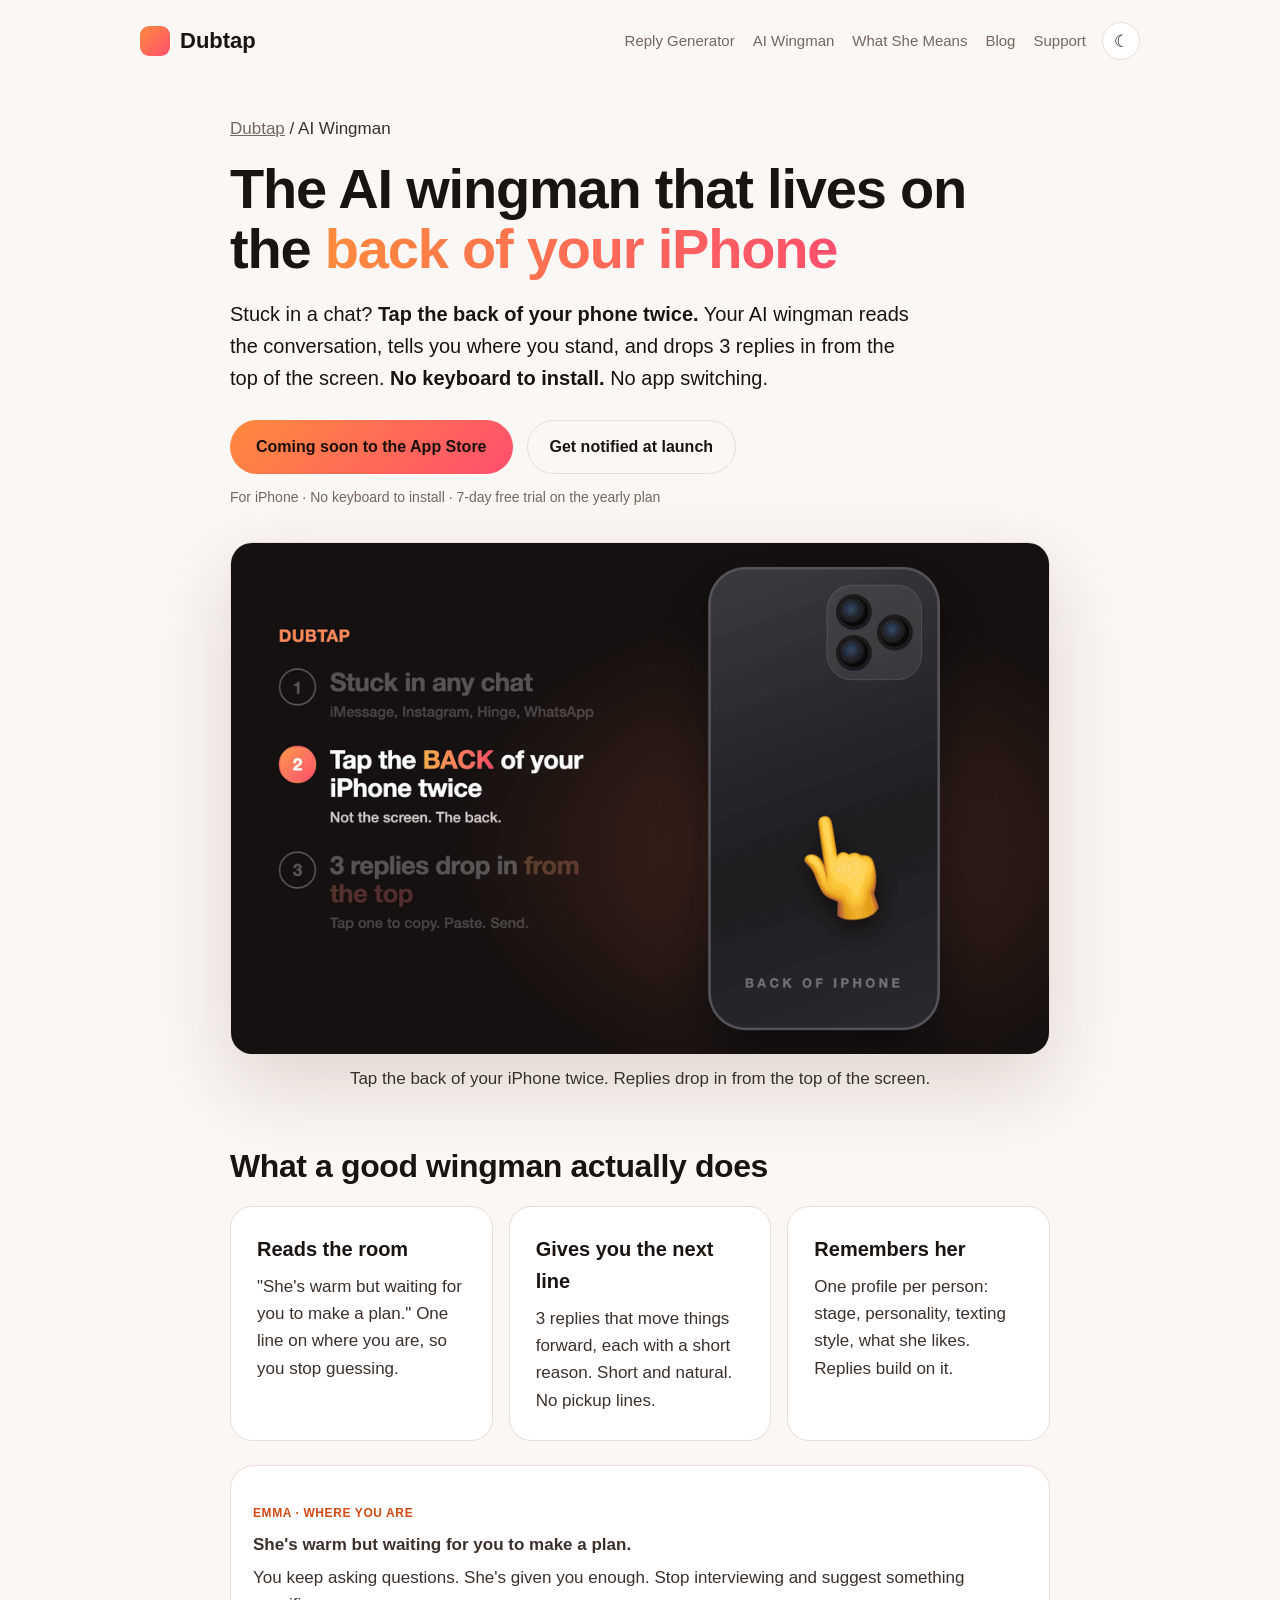
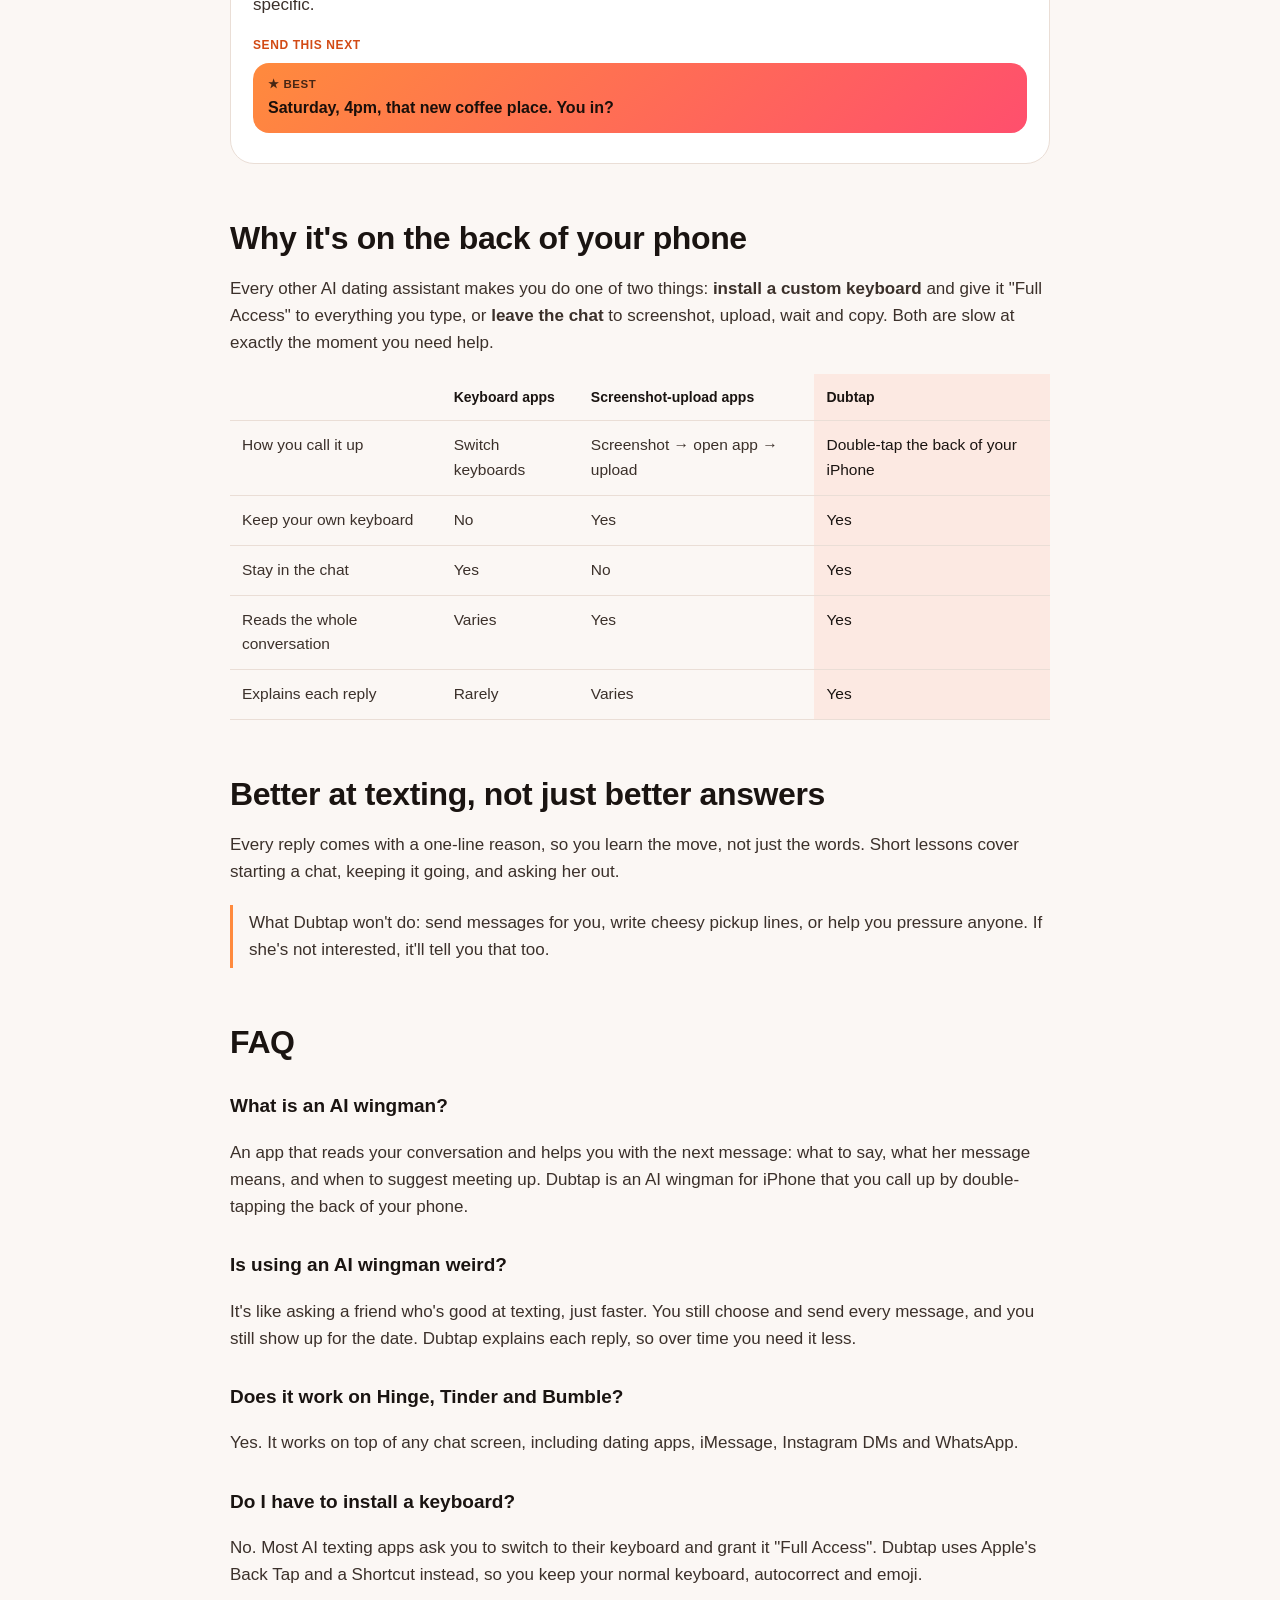
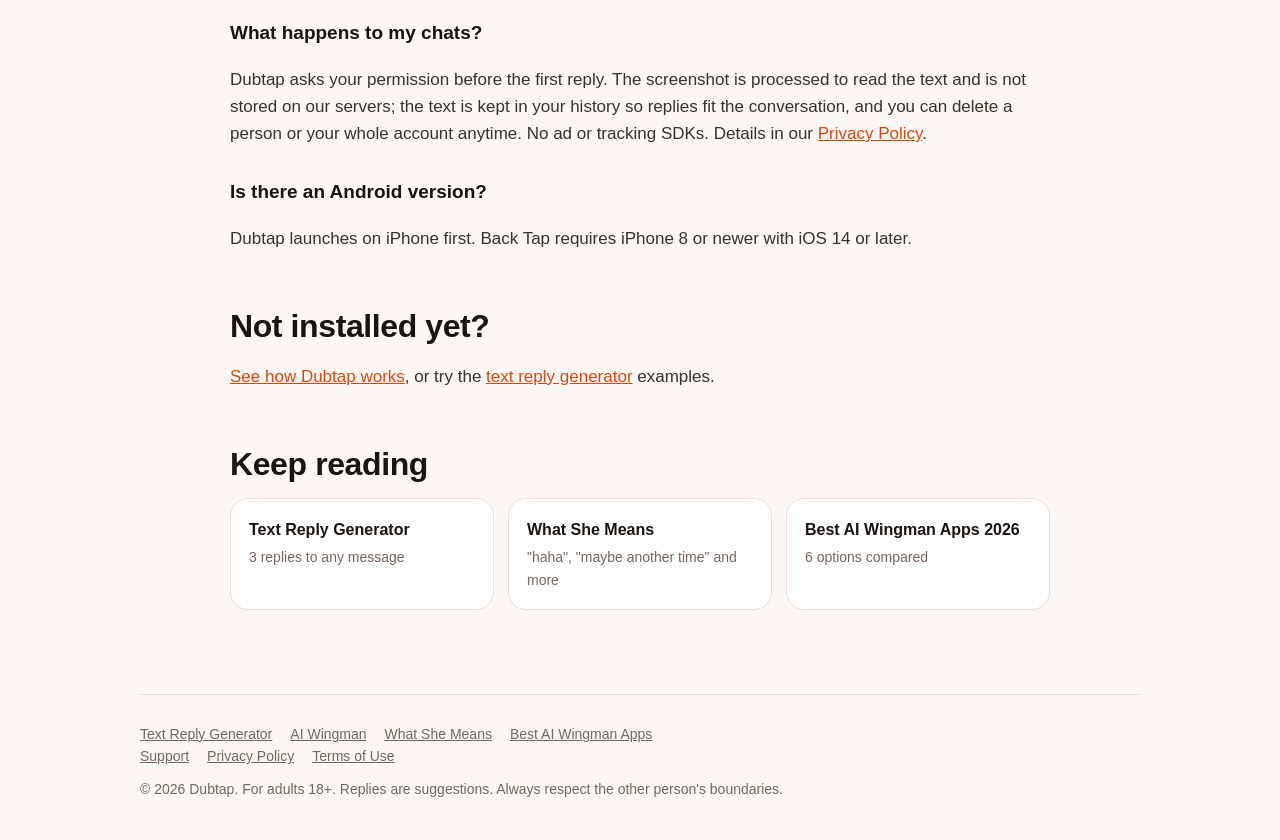
==== ai-wingman/index.html @ 22598b81 "Add inner pages, blog post, sitemap/robots, canonicals, demo GIF, light/dark mode Co-Authored-By: Cl" ====
<!doctype html>
<html lang="en">
<head>
<meta charset="utf-8">
<meta name="viewport" content="width=device-width,initial-scale=1">
<title>AI Wingman for Texting: Works in Any Chat, No Keyboard | Dubtap</title>
<meta name="description" content="Dubtap is an AI wingman and dating assistant for iPhone. Double-tap the back of your phone in any chat to see where you stand and get 3 replies. No keyboard to install.">
<link rel="canonical" href="https://dubtap.app/ai-wingman/">
<meta property="og:type" content="website">
<meta property="og:url" content="https://dubtap.app/ai-wingman/">
<meta property="og:title" content="AI Wingman for Texting: Works in Any Chat, No Keyboard | Dubtap">
<meta property="og:description" content="Dubtap is an AI wingman and dating assistant for iPhone. Double-tap the back of your phone in any chat to see where you stand and get 3 replies. No keyboard to install.">
<meta property="og:image" content="https://dubtap.app/assets/reply.jpg">
<meta name="twitter:card" content="summary_large_image">
<script>try{var t=localStorage.getItem("theme");if(t=="light"||t=="dark")document.documentElement.setAttribute("data-theme",t)}catch(e){}</script>
<link rel="stylesheet" href="/assets/site.css">
<script type="application/ld+json">{"@context": "https://schema.org", "@type": "FAQPage", "mainEntity": [{"@type": "Question", "name": "What is an AI wingman?", "acceptedAnswer": {"@type": "Answer", "text": "An app that reads your conversation and helps you with the next message: what to say, what her message means, and when to suggest meeting up. Dubtap is an AI wingman for iPhone that you call up by double-tapping the back of your phone."}}, {"@type": "Question", "name": "Is using an AI wingman weird?", "acceptedAnswer": {"@type": "Answer", "text": "It's like asking a friend who's good at texting, just faster. You still choose and send every message, and you still show up for the date. Dubtap explains each reply, so over time you need it less."}}, {"@type": "Question", "name": "Does it work on Hinge, Tinder and Bumble?", "acceptedAnswer": {"@type": "Answer", "text": "Yes. It works on top of any chat screen, including dating apps, iMessage, Instagram DMs and WhatsApp."}}, {"@type": "Question", "name": "Do I have to install a keyboard?", "acceptedAnswer": {"@type": "Answer", "text": "No. Most AI texting apps ask you to switch to their keyboard and grant it \"Full Access\". Dubtap uses Apple's Back Tap and a Shortcut instead, so you keep your normal keyboard, autocorrect and emoji."}}, {"@type": "Question", "name": "What happens to my chats?", "acceptedAnswer": {"@type": "Answer", "text": "Dubtap asks your permission before the first reply. The screenshot is processed to read the text and is not stored on our servers; the text is kept in your history so replies fit the conversation, and you can delete a person or your whole account anytime. No ad or tracking SDKs. Details in our Privacy Policy."}}, {"@type": "Question", "name": "Is there an Android version?", "acceptedAnswer": {"@type": "Answer", "text": "Dubtap launches on iPhone first. Back Tap requires iPhone 8 or newer with iOS 14 or later."}}]}</script>
<script src="/assets/theme.js" defer></script>
</head>
<body>
<div class="wrap">
<header>
  <a class="brand" href="/"><span class="dot"></span>Dubtap</a>
  <div class="hdr-r"><nav><a href="/text-reply-generator/">Reply Generator</a><a href="/ai-wingman/">AI Wingman</a><a href="/what-she-means/">What She Means</a><a href="/blog/best-ai-wingman-apps-2026/">Blog</a><a href="/support/">Support</a></nav><button class="theme" type="button" aria-label="Toggle light and dark mode" title="Light / dark"><span class="moon">☾</span><span class="sun">☀</span></button></div>
</header>
<main class="page">
<p class="crumbs"><a href="/">Dubtap</a> / AI Wingman</p>
<h1>The AI wingman that lives on the <span class="grad">back of your iPhone</span></h1>
<p class="lede">Stuck in a chat? <strong>Tap the back of your phone twice.</strong> Your AI wingman reads the conversation, tells you where you stand, and drops 3 replies in from the top of the screen. <strong>No keyboard to install.</strong> No app switching.</p>
<div class="cta"><a class="btn" href="https://apps.apple.com/app/id6833831199">Coming soon to the App Store</a><a class="ghost" href="https://github.com/hotcoffeeshake/dubtap#get-notified-at-launch">Get notified at launch</a></div><div class="note">For iPhone · No keyboard to install · 7-day free trial on the yearly plan</div>
<div class="gifbox"><img src="/assets/dubtap-double-tap.gif" width="960" height="600" alt="Double-tap the back of the iPhone, then 3 replies drop in from the top of the screen"></div><p class="cap">Tap the back of your iPhone twice. Replies drop in from the top of the screen.</p>

<h2>What a good wingman actually does</h2>
<div class="steps3">
  <div class="card"><h3>Reads the room</h3><p>"She's warm but waiting for you to make a plan." One line on where you are, so you stop guessing.</p></div>
  <div class="card"><h3>Gives you the next line</h3><p>3 replies that move things forward, each with a short reason. Short and natural. No pickup lines.</p></div>
  <div class="card"><h3>Remembers her</h3><p>One profile per person: stage, personality, texting style, what she likes. Replies build on it.</p></div>
</div>

<div class="chat">
  <div class="label">Emma · where you are</div>
  <p style="margin:0 0 6px"><strong>She's warm but waiting for you to make a plan.</strong></p>
  <p class="why" style="margin-top:0">You keep asking questions. She's given you enough. Stop interviewing and suggest something specific.</p>
  <div class="label">Send this next</div>
  <div class="rep best"><b>★ BEST</b>Saturday, 4pm, that new coffee place. You in?</div>
</div>

<h2>Why it's on the back of your phone</h2>
<p>Every other AI dating assistant makes you do one of two things: <strong>install a custom keyboard</strong> and give it "Full Access" to everything you type, or <strong>leave the chat</strong> to screenshot, upload, wait and copy. Both are slow at exactly the moment you need help.</p>
<div class="tbl"><table>
<tr><th></th><th>Keyboard apps</th><th>Screenshot-upload apps</th><th class="us">Dubtap</th></tr>
<tr><td>How you call it up</td><td>Switch keyboards</td><td>Screenshot → open app → upload</td><td class="us">Double-tap the back of your iPhone</td></tr>
<tr><td>Keep your own keyboard</td><td>No</td><td>Yes</td><td class="us">Yes</td></tr>
<tr><td>Stay in the chat</td><td>Yes</td><td>No</td><td class="us">Yes</td></tr>
<tr><td>Reads the whole conversation</td><td>Varies</td><td>Yes</td><td class="us">Yes</td></tr>
<tr><td>Explains each reply</td><td>Rarely</td><td>Varies</td><td class="us">Yes</td></tr>
</table></div>

<h2>Better at texting, not just better answers</h2>
<p>Every reply comes with a one-line reason, so you learn the move, not just the words. Short lessons cover starting a chat, keeping it going, and asking her out.</p>
<p class="note-box">What Dubtap won't do: send messages for you, write cheesy pickup lines, or help you pressure anyone. If she's not interested, it'll tell you that too.</p>

<h2>FAQ</h2>
<section class="faq">
<h3>What is an AI wingman?</h3><p>An app that reads your conversation and helps you with the next message: what to say, what her message means, and when to suggest meeting up. Dubtap is an AI wingman for iPhone that you call up by double-tapping the back of your phone.</p>
<h3>Is using an AI wingman weird?</h3><p>It's like asking a friend who's good at texting, just faster. You still choose and send every message, and you still show up for the date. Dubtap explains each reply, so over time you need it less.</p>
<h3>Does it work on Hinge, Tinder and Bumble?</h3><p>Yes. It works on top of any chat screen, including dating apps, iMessage, Instagram DMs and WhatsApp.</p>
<h3>Do I have to install a keyboard?</h3><p>No. Most AI texting apps ask you to switch to their keyboard and grant it "Full Access". Dubtap uses Apple's Back Tap and a Shortcut instead, so you keep your normal keyboard, autocorrect and emoji.</p>
<h3>What happens to my chats?</h3><p>Dubtap asks your permission before the first reply. The screenshot is processed to read the text and is not stored on our servers; the text is kept in your history so replies fit the conversation, and you can delete a person or your whole account anytime. No ad or tracking SDKs. Details in our <a href="/privacy/">Privacy Policy</a>.</p>
<h3>Is there an Android version?</h3><p>Dubtap launches on iPhone first. Back Tap requires iPhone 8 or newer with iOS 14 or later.</p>
</section>

<h2>Not installed yet?</h2>
<p><a href="/">See how Dubtap works</a>, or try the <a href="/text-reply-generator/">text reply generator</a> examples.</p>
<h2>Keep reading</h2><div class="more"><a href="/text-reply-generator/">Text Reply Generator<span>3 replies to any message</span></a><a href="/what-she-means/">What She Means<span>"haha", "maybe another time" and more</span></a><a href="/blog/best-ai-wingman-apps-2026/">Best AI Wingman Apps 2026<span>6 options compared</span></a></div>
</main>
<footer>
  <a href="/text-reply-generator/">Text Reply Generator</a><a href="/ai-wingman/">AI Wingman</a><a href="/what-she-means/">What She Means</a><a href="/blog/best-ai-wingman-apps-2026/">Best AI Wingman Apps</a><br><a href="/support/">Support</a><a href="/privacy/">Privacy Policy</a><a href="/terms/">Terms of Use</a>
  <div style="margin-top:10px">© 2026 Dubtap. For adults 18+. Replies are suggestions. Always respect the other person's boundaries.</div>
</footer>
</div>
</body>
</html>
---- assets/site.css ----
:root{--bg:#fbf7f4;--card:#ffffff;--line:#eaded6;--ink:#1a1411;--sub:#76665e;--body:#3b302a;--strong:#1a1411;--bubble:#ece5e1;--bubble-ink:#1a1411;--rep:#f7f1ed;--us:rgba(255,110,70,.10);--shadow:rgba(80,40,20,.16);--frame:#e4dad4;--link:#d24a14;--a1:#ff8a3d;--a2:#ff4f6d;color-scheme:light}
@media (prefers-color-scheme:dark){:root:not([data-theme="light"]){--bg:#0d0b0a;--card:#1c1715;--line:#3a302b;--ink:#fff;--sub:#a8988f;--body:#e9ddd5;--strong:#f3e9e3;--bubble:#2f2826;--bubble-ink:#fff;--rep:#2a2321;--us:rgba(255,120,80,.09);--shadow:rgba(0,0,0,.8);--frame:#2a2320;--link:#ff8a3d;color-scheme:dark}}
:root[data-theme="dark"]{--bg:#0d0b0a;--card:#1c1715;--line:#3a302b;--ink:#fff;--sub:#a8988f;--body:#e9ddd5;--strong:#f3e9e3;--bubble:#2f2826;--bubble-ink:#fff;--rep:#2a2321;--us:rgba(255,120,80,.09);--shadow:rgba(0,0,0,.8);--frame:#2a2320;--link:#ff8a3d;color-scheme:dark}
*{box-sizing:border-box}
html{-webkit-text-size-adjust:100%}
body{margin:0;background:var(--bg);transition:background .2s,color .2s;color:var(--ink);font-family:-apple-system,BlinkMacSystemFont,"Segoe UI",Roboto,Helvetica,Arial,sans-serif;line-height:1.6}
a{color:var(--link)}
.wrap{max-width:1040px;margin:0 auto;padding:0 20px}
header{display:flex;align-items:center;justify-content:space-between;padding:22px 0}
.brand{display:flex;align-items:center;gap:10px;font-weight:800;font-size:22px;color:var(--ink);text-decoration:none}
.dot{width:30px;height:30px;border-radius:9px;background:linear-gradient(135deg,var(--a1),var(--a2))}
nav a{color:var(--sub);text-decoration:none;margin-left:18px;font-size:15px}
nav a:hover{color:var(--ink)}
.grad{background:linear-gradient(90deg,var(--a1),var(--a2));-webkit-background-clip:text;background-clip:text;color:transparent}
.hero{display:grid;grid-template-columns:1.1fr .9fr;gap:48px;align-items:center;padding:40px 0 70px}
.hero h1{font-size:clamp(38px,6vw,64px);line-height:1.05;letter-spacing:-1.5px;margin:0 0 20px}
.hero p{font-size:19px;color:var(--body);margin:0 0 28px;max-width:520px}
.btn{display:inline-block;background:linear-gradient(135deg,var(--a1),var(--a2));color:#1a0f0a;font-weight:700;padding:14px 26px;border-radius:999px;text-decoration:none}
.note{color:var(--sub);font-size:14px;margin-top:12px}
.phone{border:10px solid var(--frame);border-radius:44px;overflow:hidden;box-shadow:0 30px 90px var(--shadow);max-width:330px;margin:0 auto}
.phone img{display:block;width:100%}
.features{display:grid;grid-template-columns:repeat(3,1fr);gap:18px;padding-bottom:70px}
.card{background:var(--card);border:1px solid var(--line);border-radius:22px;padding:26px}
.card h3{margin:0 0 8px;font-size:19px}
.card p{margin:0;color:var(--sub)}
.split{display:grid;grid-template-columns:.8fr 1.2fr;gap:48px;align-items:center;padding-bottom:80px}
.split h2{font-size:34px;line-height:1.15;margin:0 0 14px}
.split p{color:var(--body)}
footer{border-top:1px solid var(--line);padding:28px 0 40px;color:var(--sub);font-size:14px}
footer a{color:var(--sub);margin-right:18px}
.doc{max-width:760px;padding:20px 0 70px}
.doc h1{font-size:38px;margin:10px 0 4px}
.doc h2{font-size:22px;margin:34px 0 8px}
.doc p,.doc li{color:var(--body)}
.doc .meta{color:var(--sub);margin-bottom:24px}
@media (max-width:760px){
  .hero,.split{grid-template-columns:1fr}
  .features{grid-template-columns:1fr}
  nav a{margin-left:12px;font-size:14px}
}

/* ---- content pages (2026-11-23) ---- */
nav{display:flex;flex-wrap:wrap;justify-content:flex-end;gap:6px 18px}
nav a{margin-left:0}
.page{max-width:820px;margin:0 auto;padding:16px 0 70px}
.page h1{font-size:clamp(36px,5.5vw,56px);line-height:1.06;letter-spacing:-1.2px;margin:8px 0 16px}
.page h2{font-size:clamp(24px,3.4vw,32px);line-height:1.18;margin:56px 0 14px;letter-spacing:-.4px}
.page h3{font-size:20px;margin:28px 0 8px}
.page p,.page li{color:var(--body);font-size:17px}
.lede{font-size:20px!important;color:var(--strong)!important;max-width:680px}
.crumbs{font-size:14px;color:var(--sub)}
.crumbs a{color:var(--sub)}
.cta{display:flex;flex-wrap:wrap;align-items:center;gap:14px;margin:26px 0 8px}
.ghost{color:var(--ink);text-decoration:none;border:1px solid var(--line);padding:13px 22px;border-radius:999px;font-weight:600}
.gifbox{margin:34px 0 8px;border-radius:22px;overflow:hidden;border:1px solid var(--line);box-shadow:0 30px 80px var(--shadow)}
.gifbox img{display:block;width:100%;height:auto}
.cap{color:var(--sub);font-size:14px;margin-top:10px;text-align:center}
.chat{background:var(--card);border:1px solid var(--line);border-radius:24px;padding:22px;margin:24px 0}
.bub{display:inline-block;max-width:85%;padding:10px 15px;border-radius:20px;background:var(--bubble);color:var(--bubble-ink);font-size:16px}
.label{font-size:12px;font-weight:800;letter-spacing:.6px;color:var(--a1);text-transform:uppercase;margin:16px 0 8px;color:var(--link)}
.rep{border-radius:16px;padding:12px 15px;margin:8px 0;background:var(--rep);border:1px solid var(--line)}
.rep.best{background:linear-gradient(135deg,var(--a1),var(--a2));border:0;color:#1a0f0a;font-weight:650}
.rep b{display:block;font-size:11.5px;letter-spacing:.6px;opacity:.8;margin-bottom:2px}
.why{font-size:15px;color:var(--sub);margin-top:12px}
.why strong{color:var(--strong)}
.steps3{display:grid;grid-template-columns:repeat(3,1fr);gap:16px;margin:20px 0}
.steps3 .card h3{margin-top:0}
.tbl{width:100%;overflow-x:auto;margin:18px 0}
table{border-collapse:collapse;width:100%;min-width:560px;font-size:15.5px}
th,td{text-align:left;padding:12px 12px;border-bottom:1px solid var(--line);vertical-align:top;color:var(--body)}
th{color:var(--ink);font-size:14px}
td.us,th.us{background:var(--us);color:var(--ink)}
.faq h3{font-size:19px;margin:30px 0 6px;color:var(--ink)}
.toc{display:flex;flex-wrap:wrap;gap:10px;margin:14px 0}
.toc a{border:1px solid var(--line);border-radius:999px;padding:7px 14px;text-decoration:none;color:var(--strong);font-size:15px}
.note-box{border-left:3px solid var(--a1);padding:4px 0 4px 16px;margin:20px 0;color:var(--sub)}
.more{display:grid;grid-template-columns:repeat(3,1fr);gap:14px;margin:14px 0}
.more a{display:block;background:var(--card);border:1px solid var(--line);border-radius:18px;padding:18px;text-decoration:none;color:var(--ink);font-weight:700}
.more a span{display:block;color:var(--sub);font-weight:400;font-size:14px;margin-top:4px}
.demo{padding:0 0 70px}
.demo h2{font-size:34px;margin:0 0 6px}
@media (max-width:760px){.steps3,.more{grid-template-columns:1fr}header{flex-direction:column;align-items:flex-start;gap:10px}nav{justify-content:flex-start}}

/* theme toggle */
.hdr-r{display:flex;align-items:center;gap:16px}
.theme{flex:0 0 auto;width:38px;height:38px;border-radius:50%;border:1px solid var(--line);background:var(--card);color:var(--ink);font-size:17px;line-height:1;cursor:pointer;display:inline-flex;align-items:center;justify-content:center}
.theme:hover{border-color:var(--a1)}
.theme .sun{display:none}
@media (prefers-color-scheme:dark){:root:not([data-theme="light"]) .theme .sun{display:inline}:root:not([data-theme="light"]) .theme .moon{display:none}}
:root[data-theme="dark"] .theme .sun{display:inline}
:root[data-theme="dark"] .theme .moon{display:none}
@media (max-width:760px){.hdr-r{width:100%;justify-content:space-between;align-items:flex-start}}
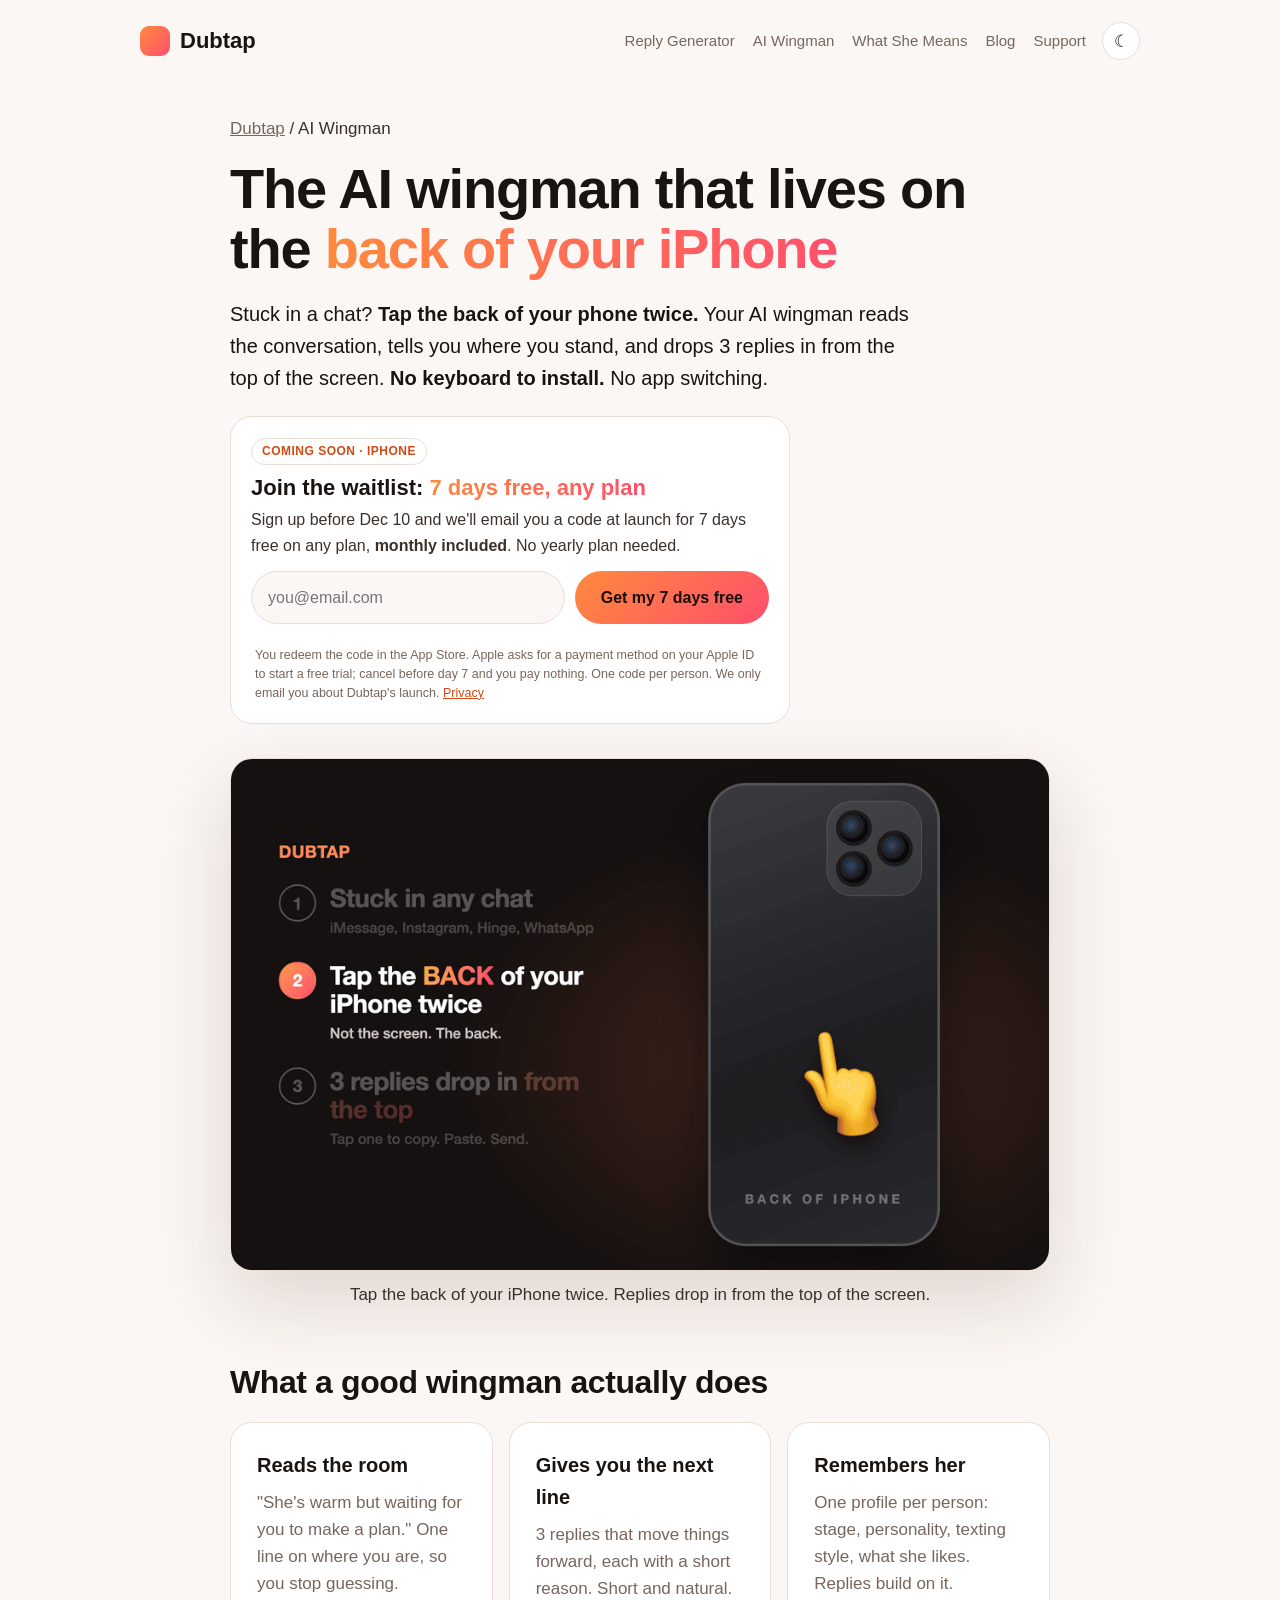
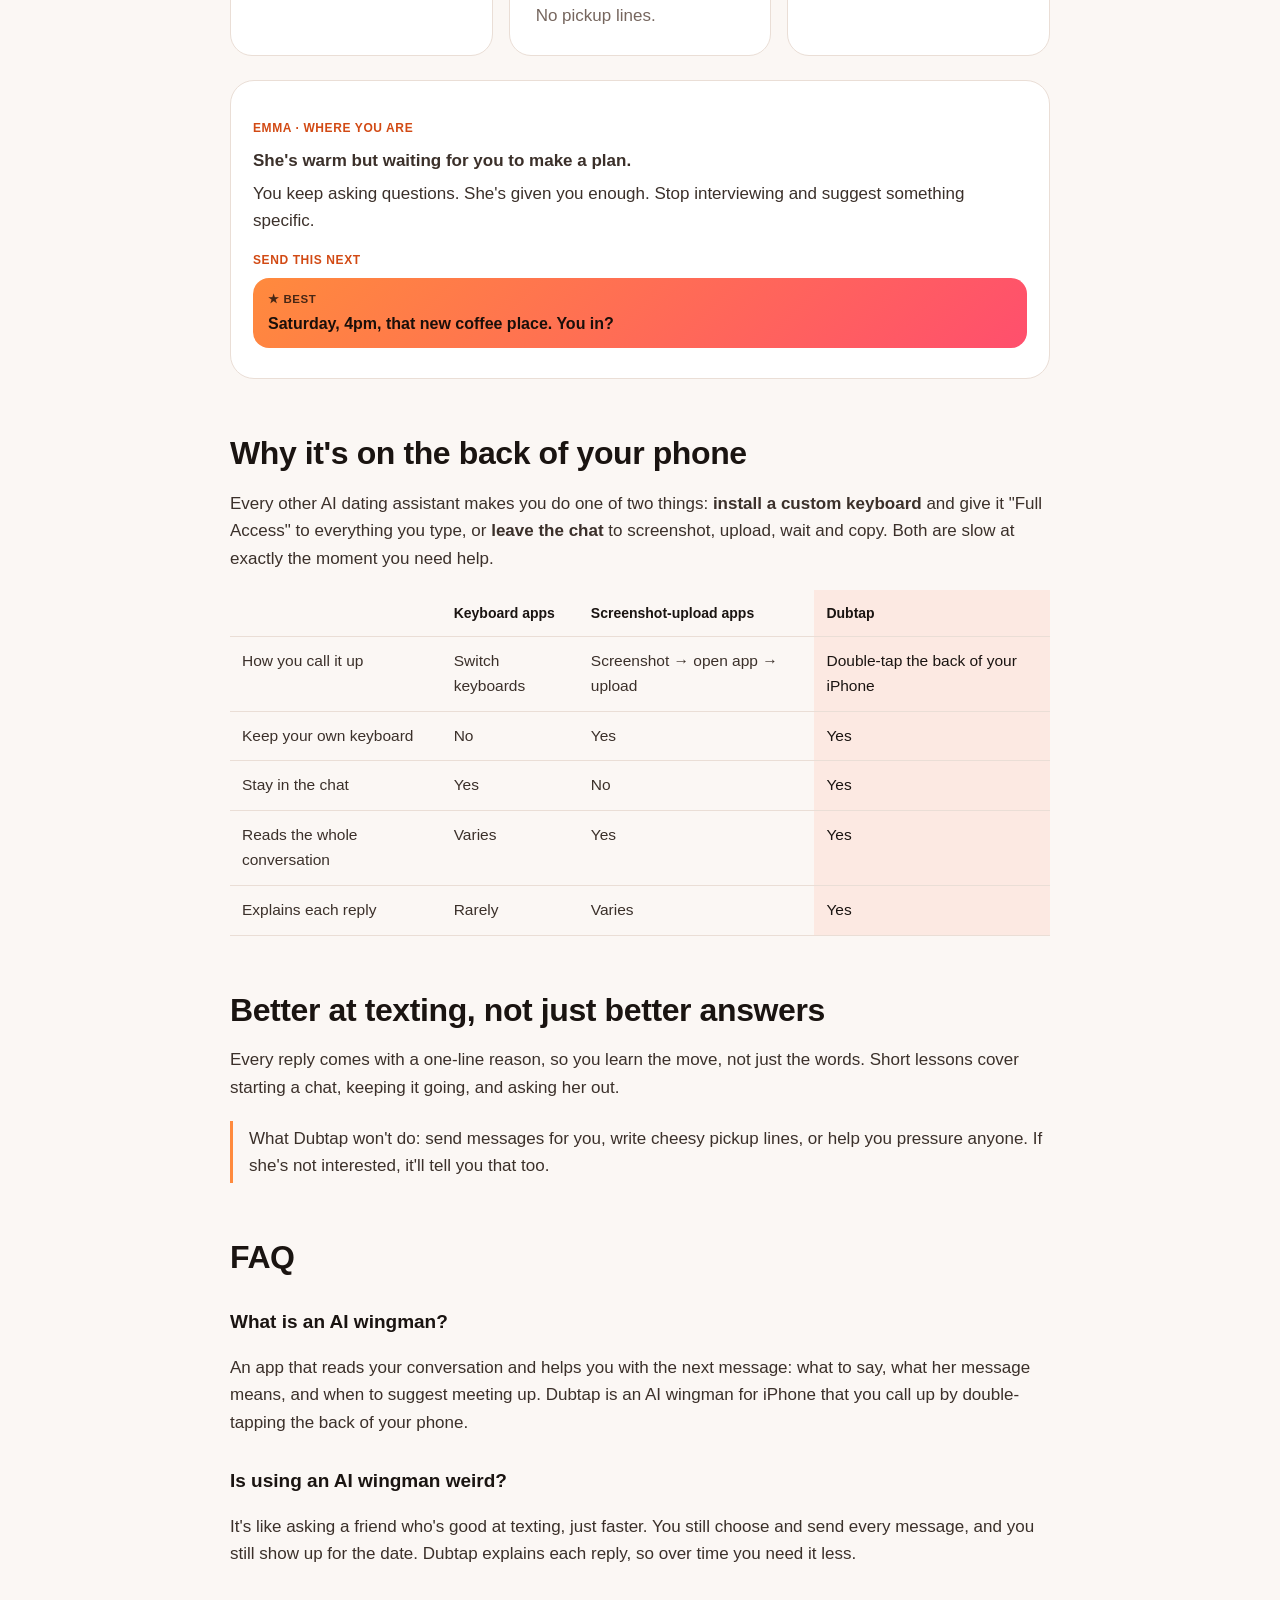
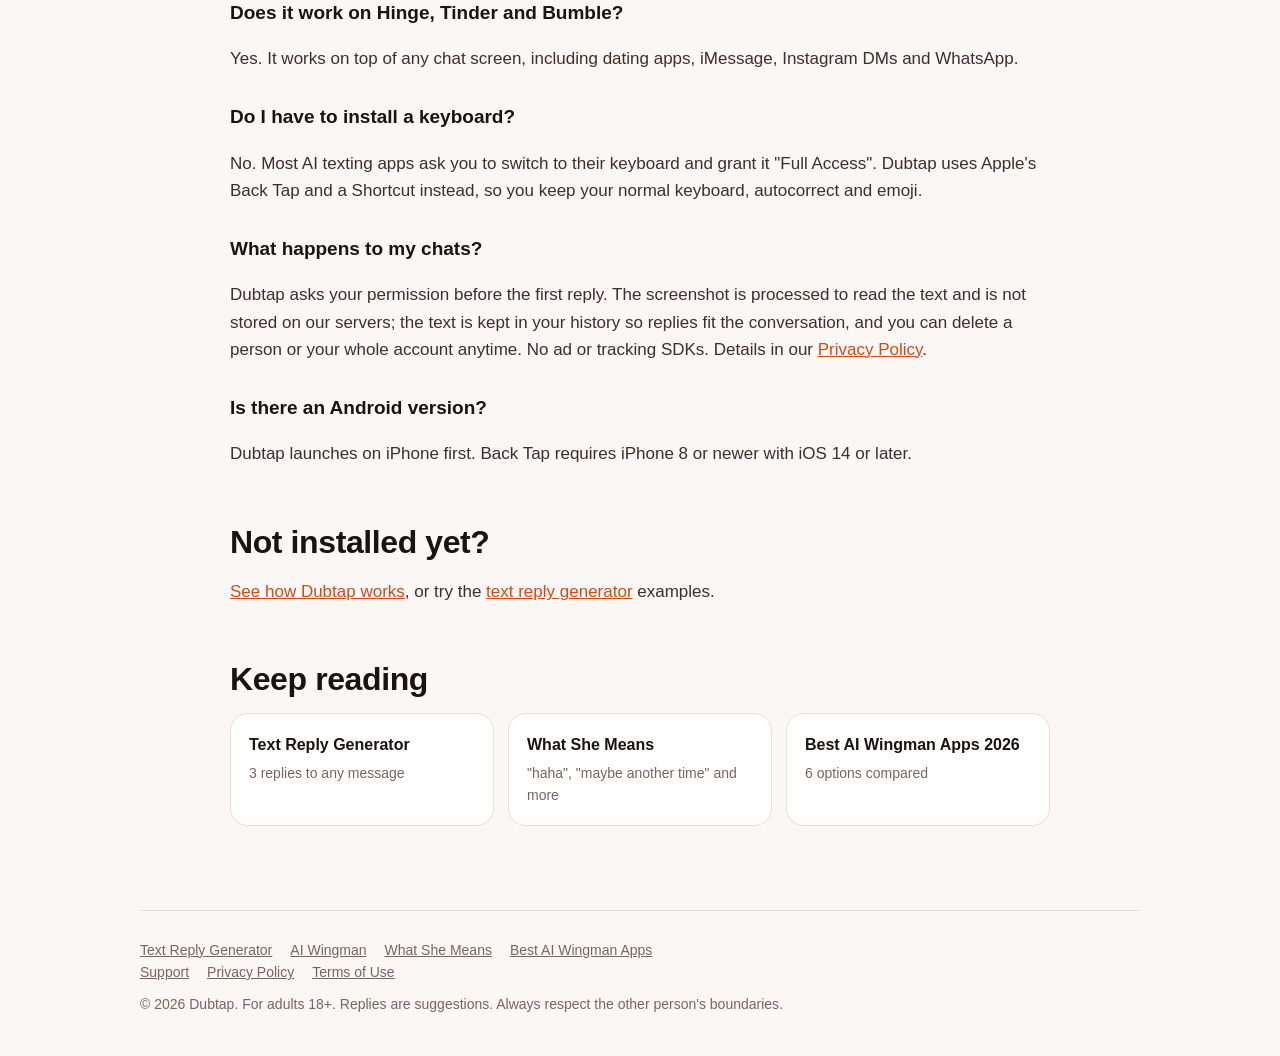
==== commit 51a6fe80: "Waitlist form (7 days free on any plan), back-tap comparison, privacy update Co-Authored-By: Claude " ====
--- a/ai-wingman/index.html
+++ b/ai-wingman/index.html
@@ -16,6 +16,7 @@
 <link rel="stylesheet" href="/assets/site.css">
 <script type="application/ld+json">{"@context": "https://schema.org", "@type": "FAQPage", "mainEntity": [{"@type": "Question", "name": "What is an AI wingman?", "acceptedAnswer": {"@type": "Answer", "text": "An app that reads your conversation and helps you with the next message: what to say, what her message means, and when to suggest meeting up. Dubtap is an AI wingman for iPhone that you call up by double-tapping the back of your phone."}}, {"@type": "Question", "name": "Is using an AI wingman weird?", "acceptedAnswer": {"@type": "Answer", "text": "It's like asking a friend who's good at texting, just faster. You still choose and send every message, and you still show up for the date. Dubtap explains each reply, so over time you need it less."}}, {"@type": "Question", "name": "Does it work on Hinge, Tinder and Bumble?", "acceptedAnswer": {"@type": "Answer", "text": "Yes. It works on top of any chat screen, including dating apps, iMessage, Instagram DMs and WhatsApp."}}, {"@type": "Question", "name": "Do I have to install a keyboard?", "acceptedAnswer": {"@type": "Answer", "text": "No. Most AI texting apps ask you to switch to their keyboard and grant it \"Full Access\". Dubtap uses Apple's Back Tap and a Shortcut instead, so you keep your normal keyboard, autocorrect and emoji."}}, {"@type": "Question", "name": "What happens to my chats?", "acceptedAnswer": {"@type": "Answer", "text": "Dubtap asks your permission before the first reply. The screenshot is processed to read the text and is not stored on our servers; the text is kept in your history so replies fit the conversation, and you can delete a person or your whole account anytime. No ad or tracking SDKs. Details in our Privacy Policy."}}, {"@type": "Question", "name": "Is there an Android version?", "acceptedAnswer": {"@type": "Answer", "text": "Dubtap launches on iPhone first. Back Tap requires iPhone 8 or newer with iOS 14 or later."}}]}</script>
 <script src="/assets/theme.js" defer></script>
+<script src="/assets/waitlist.js" defer></script>
 </head>
 <body>
 <div class="wrap">
@@ -27,7 +28,7 @@
 <p class="crumbs"><a href="/">Dubtap</a> / AI Wingman</p>
 <h1>The AI wingman that lives on the <span class="grad">back of your iPhone</span></h1>
 <p class="lede">Stuck in a chat? <strong>Tap the back of your phone twice.</strong> Your AI wingman reads the conversation, tells you where you stand, and drops 3 replies in from the top of the screen. <strong>No keyboard to install.</strong> No app switching.</p>
-<div class="cta"><a class="btn" href="https://apps.apple.com/app/id6833831199">Coming soon to the App Store</a><a class="ghost" href="https://github.com/hotcoffeeshake/dubtap#get-notified-at-launch">Get notified at launch</a></div><div class="note">For iPhone · No keyboard to install · 7-day free trial on the yearly plan</div>
+<div class="wl-box"><div class="wl-head"><span class="wl-badge">Coming soon · iPhone</span><h3>Join the waitlist: <span class="grad">7 days free, any plan</span></h3><p>Sign up before Dec 10 and we'll email you a code at launch for 7 days free on any plan, <strong>monthly included</strong>. No yearly plan needed.</p></div><form class="wl" data-source="/ai-wingman/" novalidate><input type="email" name="email" placeholder="you@email.com" autocomplete="email" required aria-label="Email address"><input type="text" name="website" tabindex="-1" autocomplete="off" class="wl-hp" aria-hidden="true"><button type="submit" class="btn">Get my 7 days free</button><p class="wl-msg" role="status" aria-live="polite"></p></form><p class="wl-fine">You redeem the code in the App Store. Apple asks for a payment method on your Apple ID to start a free trial; cancel before day 7 and you pay nothing. One code per person. We only email you about Dubtap's launch. <a href="/privacy/">Privacy</a></p></div>
 <div class="gifbox"><img src="/assets/dubtap-double-tap.gif" width="960" height="600" alt="Double-tap the back of the iPhone, then 3 replies drop in from the top of the screen"></div><p class="cap">Tap the back of your iPhone twice. Replies drop in from the top of the screen.</p>
 
 <h2>What a good wingman actually does</h2>
--- a/assets/site.css
+++ b/assets/site.css
@@ -90,3 +90,29 @@
 :root[data-theme="dark"] .theme .sun{display:inline}
 :root[data-theme="dark"] .theme .moon{display:none}
 @media (max-width:760px){.hdr-r{width:100%;justify-content:space-between;align-items:flex-start}}
+
+/* waitlist + back-tap emphasis (2026-11-23) */
+.wl-box{background:var(--card);border:1px solid var(--line);border-radius:22px;padding:20px;margin:22px 0 6px;max-width:560px}
+.wl-badge{display:inline-block;font-size:12px;font-weight:800;letter-spacing:.5px;text-transform:uppercase;color:var(--link);border:1px solid var(--line);border-radius:999px;padding:3px 10px}
+.wl-head h3{font-size:22px;line-height:1.2;margin:10px 0 6px}
+.wl-head p{margin:0 0 12px;font-size:16px!important;color:var(--body)}
+.wl{display:flex;flex-wrap:wrap;gap:10px}
+.wl input[type=email]{flex:1 1 220px;min-width:0;font:inherit;font-size:16px;padding:13px 16px;border-radius:999px;border:1px solid var(--line);background:var(--bg);color:var(--ink)}
+.wl input[type=email]:focus{outline:2px solid var(--a1);outline-offset:1px}
+.wl button{border:0;cursor:pointer;font:inherit;font-weight:700;flex:0 0 auto}
+.wl button:disabled{opacity:.6;cursor:default}
+.wl-hp{position:absolute;left:-9999px;width:1px;height:1px;opacity:0}
+.wl-msg{flex-basis:100%;margin:2px 4px 0;font-size:15px!important;min-height:0}
+.wl-msg.ok{color:#2e9d5b!important;font-weight:600}
+.wl-msg.err{color:#d8473a!important}
+.wl.done input,.wl.done button{display:none}
+.wl-fine{font-size:12.5px!important;color:var(--sub)!important;margin:10px 4px 0;line-height:1.5}
+.vs{display:flex;flex-wrap:wrap;gap:8px;margin:0 0 4px}
+.vs span{font-size:14px;font-weight:700;border-radius:999px;padding:6px 12px}
+.vs-no{color:var(--sub);border:1px solid var(--line);text-decoration:line-through;text-decoration-color:rgba(216,71,58,.7)}
+.vs-yes{color:#1a0f0a;background:linear-gradient(135deg,var(--a1),var(--a2))}
+.whyback{padding:0 0 60px}
+.whyback h2{font-size:34px;margin:0 0 8px}
+.whyback-sub{color:var(--body);max-width:700px;margin:0 0 8px}
+.card.hl{border:2px solid var(--a1)}
+.card p{color:var(--sub)}
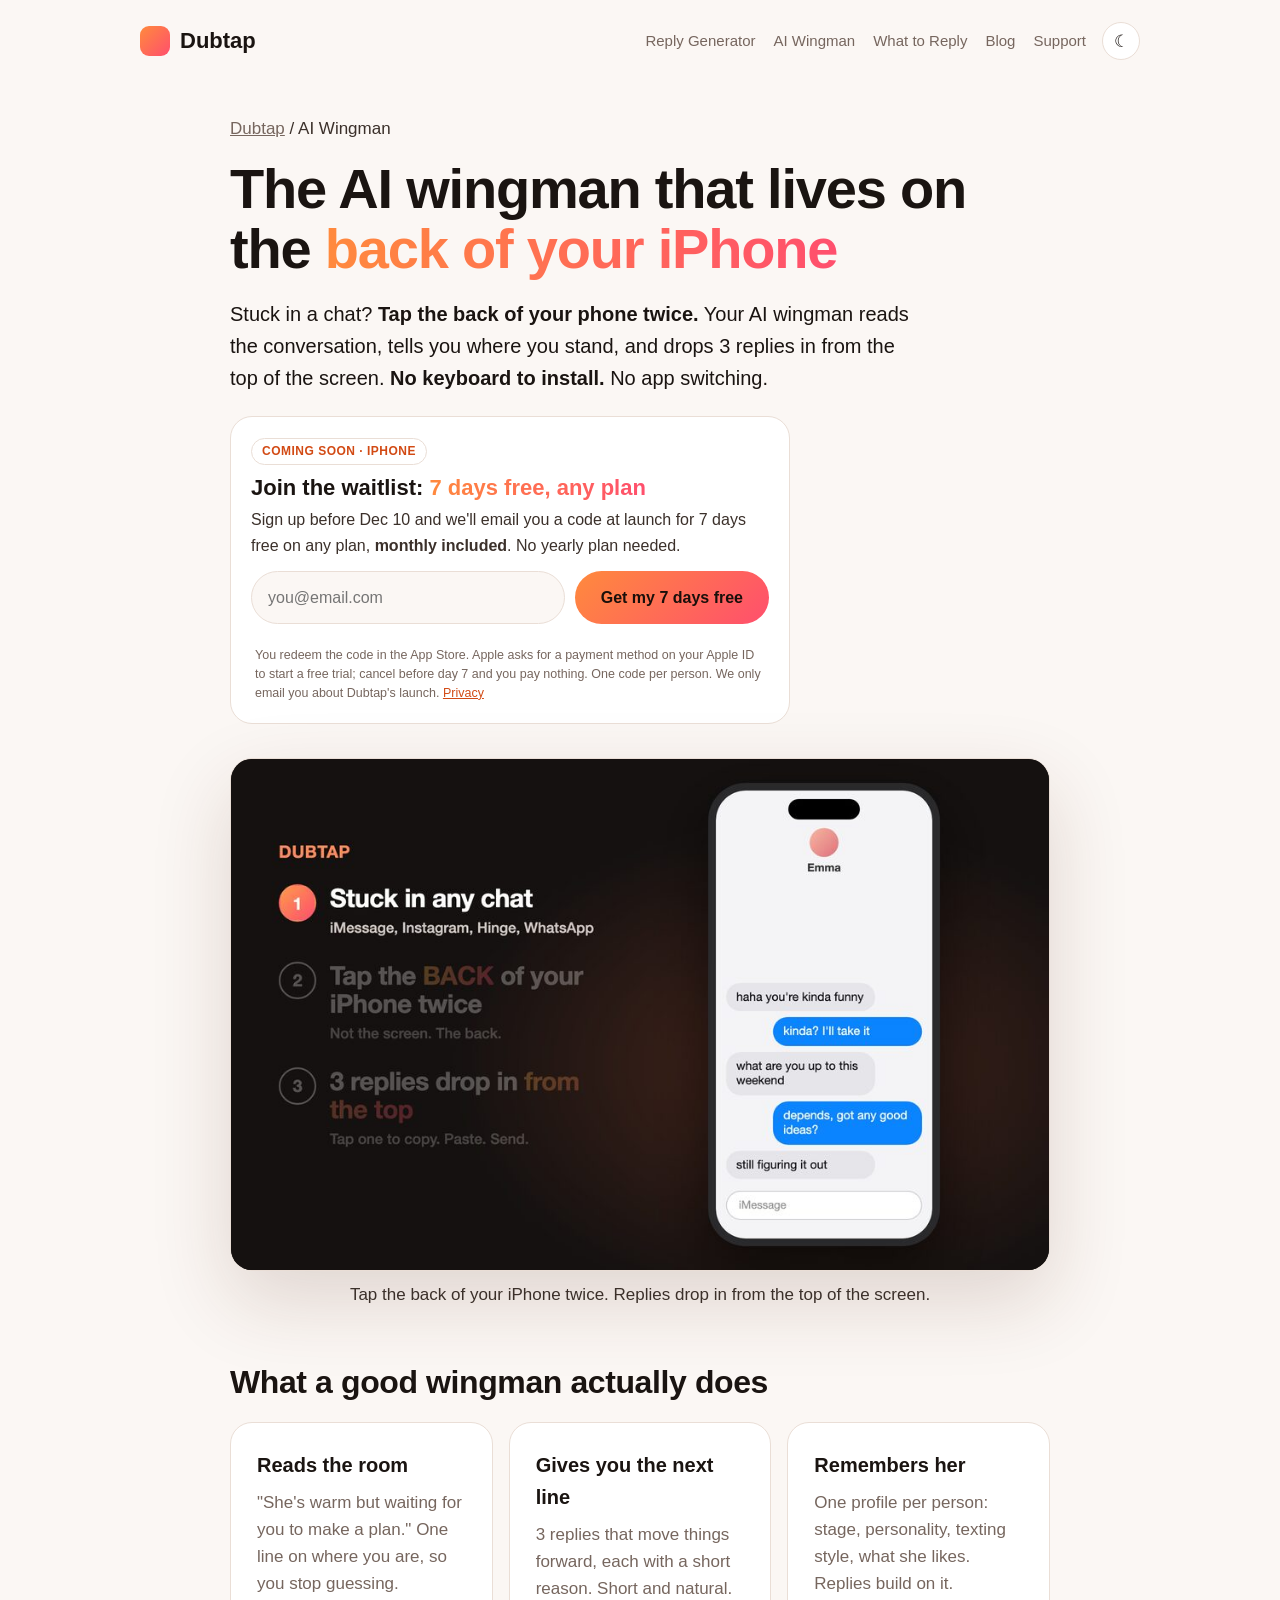
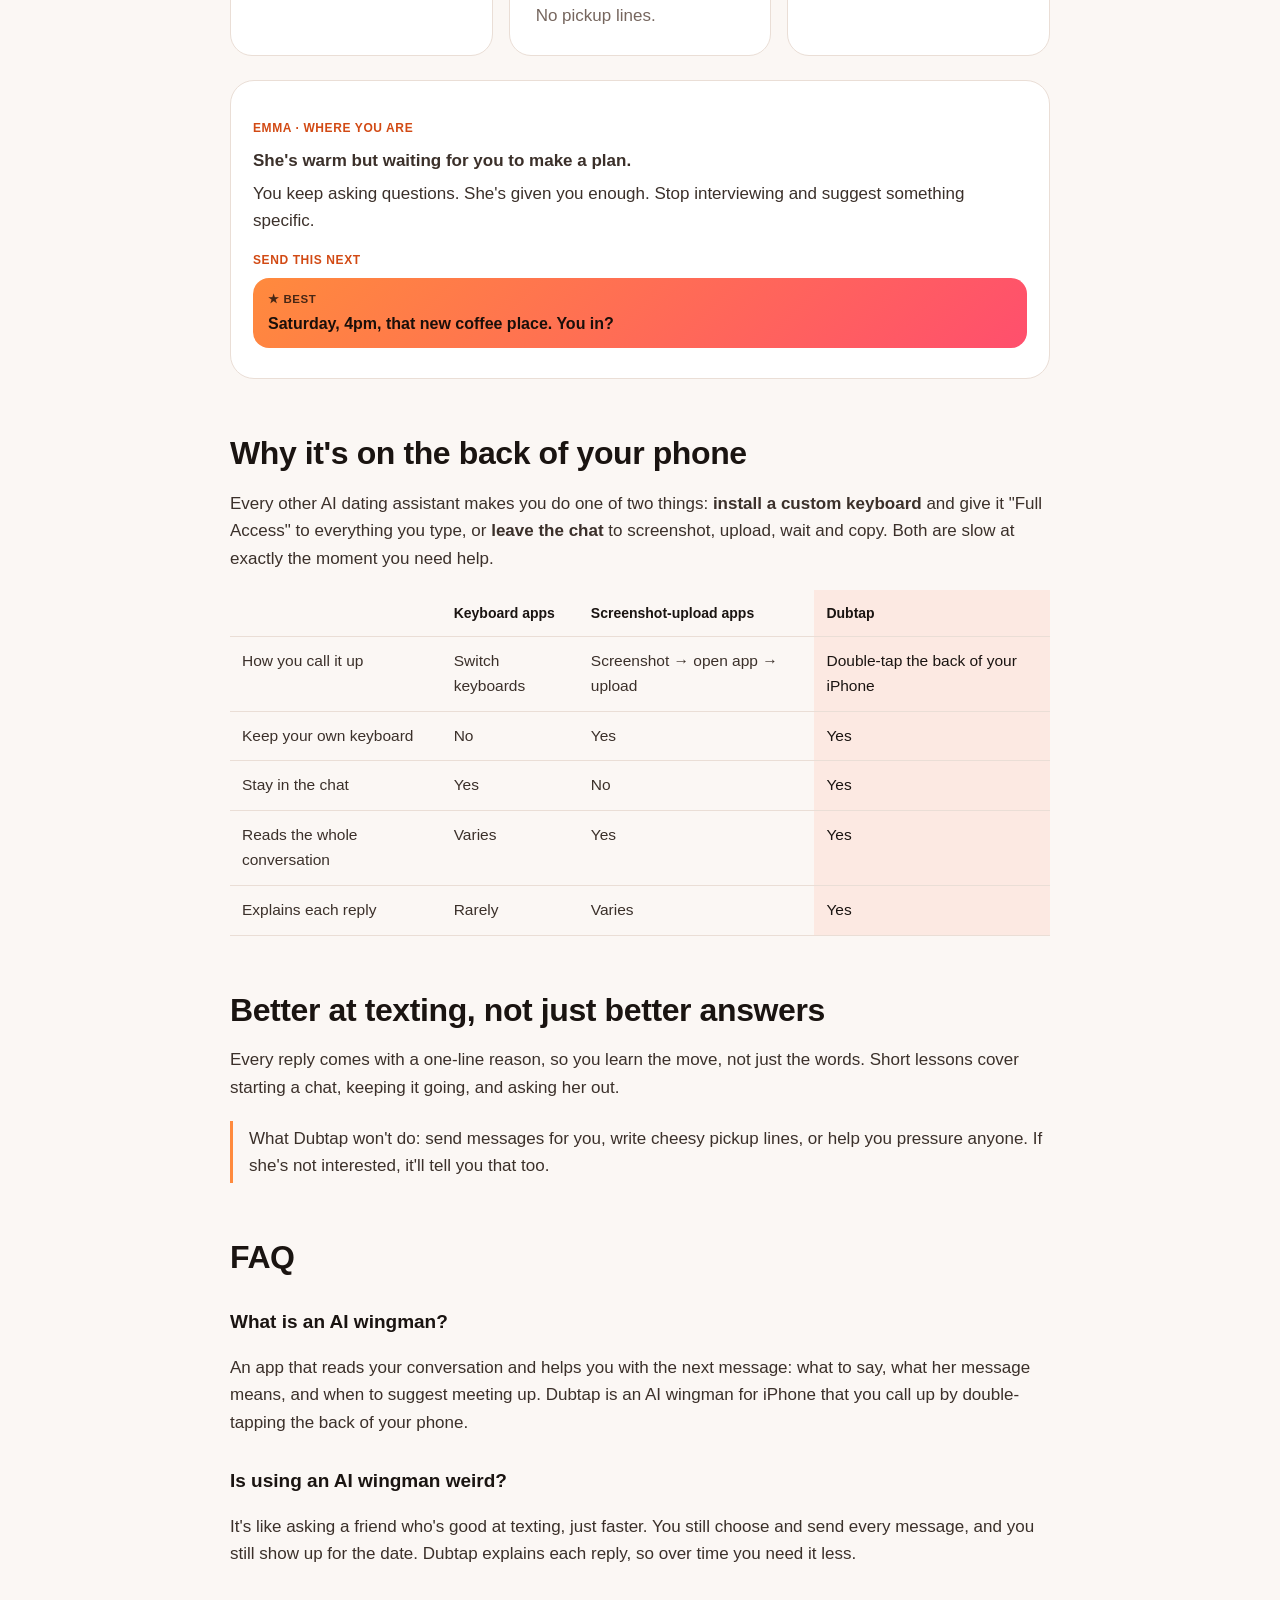
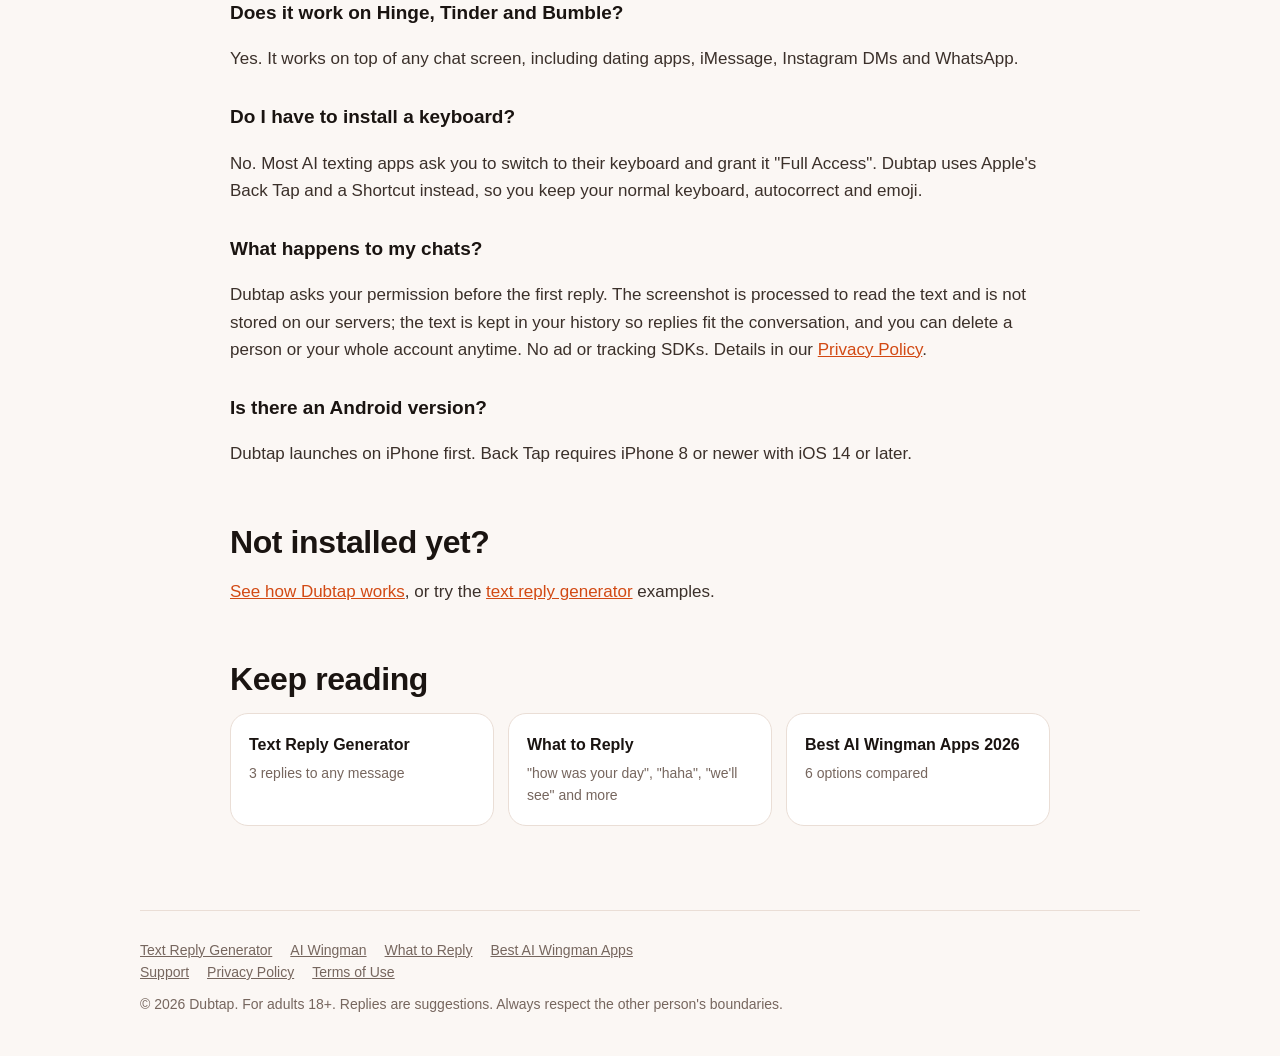
==== commit 904ba546: "Retarget what-she-means to 'what to reply', add structured data, share cards, favicon, OG image, MP4" ====
--- a/ai-wingman/index.html
+++ b/ai-wingman/index.html
@@ -3,18 +3,25 @@
 <head>
 <meta charset="utf-8">
 <meta name="viewport" content="width=device-width,initial-scale=1">
-<title>AI Wingman for Texting: Works in Any Chat, No Keyboard | Dubtap</title>
+<title>AI Wingman for Texting, No Keyboard Needed | Dubtap</title>
 <meta name="description" content="Dubtap is an AI wingman and dating assistant for iPhone. Double-tap the back of your phone in any chat to see where you stand and get 3 replies. No keyboard to install.">
 <link rel="canonical" href="https://dubtap.app/ai-wingman/">
+<meta property="og:site_name" content="Dubtap">
 <meta property="og:type" content="website">
 <meta property="og:url" content="https://dubtap.app/ai-wingman/">
-<meta property="og:title" content="AI Wingman for Texting: Works in Any Chat, No Keyboard | Dubtap">
+<meta property="og:title" content="AI Wingman for Texting, No Keyboard Needed | Dubtap">
 <meta property="og:description" content="Dubtap is an AI wingman and dating assistant for iPhone. Double-tap the back of your phone in any chat to see where you stand and get 3 replies. No keyboard to install.">
-<meta property="og:image" content="https://dubtap.app/assets/reply.jpg">
+<meta property="og:image" content="https://dubtap.app/assets/og.jpg">
+<meta property="og:image:width" content="1200">
+<meta property="og:image:height" content="630">
 <meta name="twitter:card" content="summary_large_image">
+<link rel="icon" href="/favicon.svg" type="image/svg+xml">
+<link rel="icon" href="/favicon-32.png" sizes="32x32" type="image/png">
+<link rel="apple-touch-icon" href="/apple-touch-icon.png">
 <script>try{var t=localStorage.getItem("theme");if(t=="light"||t=="dark")document.documentElement.setAttribute("data-theme",t)}catch(e){}</script>
 <link rel="stylesheet" href="/assets/site.css">
 <script type="application/ld+json">{"@context": "https://schema.org", "@type": "FAQPage", "mainEntity": [{"@type": "Question", "name": "What is an AI wingman?", "acceptedAnswer": {"@type": "Answer", "text": "An app that reads your conversation and helps you with the next message: what to say, what her message means, and when to suggest meeting up. Dubtap is an AI wingman for iPhone that you call up by double-tapping the back of your phone."}}, {"@type": "Question", "name": "Is using an AI wingman weird?", "acceptedAnswer": {"@type": "Answer", "text": "It's like asking a friend who's good at texting, just faster. You still choose and send every message, and you still show up for the date. Dubtap explains each reply, so over time you need it less."}}, {"@type": "Question", "name": "Does it work on Hinge, Tinder and Bumble?", "acceptedAnswer": {"@type": "Answer", "text": "Yes. It works on top of any chat screen, including dating apps, iMessage, Instagram DMs and WhatsApp."}}, {"@type": "Question", "name": "Do I have to install a keyboard?", "acceptedAnswer": {"@type": "Answer", "text": "No. Most AI texting apps ask you to switch to their keyboard and grant it \"Full Access\". Dubtap uses Apple's Back Tap and a Shortcut instead, so you keep your normal keyboard, autocorrect and emoji."}}, {"@type": "Question", "name": "What happens to my chats?", "acceptedAnswer": {"@type": "Answer", "text": "Dubtap asks your permission before the first reply. The screenshot is processed to read the text and is not stored on our servers; the text is kept in your history so replies fit the conversation, and you can delete a person or your whole account anytime. No ad or tracking SDKs. Details in our Privacy Policy."}}, {"@type": "Question", "name": "Is there an Android version?", "acceptedAnswer": {"@type": "Answer", "text": "Dubtap launches on iPhone first. Back Tap requires iPhone 8 or newer with iOS 14 or later."}}]}</script>
+<script type="application/ld+json">{"@context": "https://schema.org", "@type": "BreadcrumbList", "itemListElement": [{"@type": "ListItem", "position": 1, "name": "Dubtap", "item": "https://dubtap.app/"}, {"@type": "ListItem", "position": 2, "name": "AI Wingman", "item": "https://dubtap.app/ai-wingman/"}]}</script>
 <script src="/assets/theme.js" defer></script>
 <script src="/assets/waitlist.js" defer></script>
 </head>
@@ -22,14 +29,14 @@
 <div class="wrap">
 <header>
   <a class="brand" href="/"><span class="dot"></span>Dubtap</a>
-  <div class="hdr-r"><nav><a href="/text-reply-generator/">Reply Generator</a><a href="/ai-wingman/">AI Wingman</a><a href="/what-she-means/">What She Means</a><a href="/blog/best-ai-wingman-apps-2026/">Blog</a><a href="/support/">Support</a></nav><button class="theme" type="button" aria-label="Toggle light and dark mode" title="Light / dark"><span class="moon">☾</span><span class="sun">☀</span></button></div>
+  <div class="hdr-r"><nav><a href="/text-reply-generator/">Reply Generator</a><a href="/ai-wingman/">AI Wingman</a><a href="/what-she-means/">What to Reply</a><a href="/blog/best-ai-wingman-apps-2026/">Blog</a><a href="/support/">Support</a></nav><button class="theme" type="button" aria-label="Toggle light and dark mode" title="Light / dark"><span class="moon">☾</span><span class="sun">☀</span></button></div>
 </header>
 <main class="page">
 <p class="crumbs"><a href="/">Dubtap</a> / AI Wingman</p>
 <h1>The AI wingman that lives on the <span class="grad">back of your iPhone</span></h1>
 <p class="lede">Stuck in a chat? <strong>Tap the back of your phone twice.</strong> Your AI wingman reads the conversation, tells you where you stand, and drops 3 replies in from the top of the screen. <strong>No keyboard to install.</strong> No app switching.</p>
 <div class="wl-box"><div class="wl-head"><span class="wl-badge">Coming soon · iPhone</span><h3>Join the waitlist: <span class="grad">7 days free, any plan</span></h3><p>Sign up before Dec 10 and we'll email you a code at launch for 7 days free on any plan, <strong>monthly included</strong>. No yearly plan needed.</p></div><form class="wl" data-source="/ai-wingman/" novalidate><input type="email" name="email" placeholder="you@email.com" autocomplete="email" required aria-label="Email address"><input type="text" name="website" tabindex="-1" autocomplete="off" class="wl-hp" aria-hidden="true"><button type="submit" class="btn">Get my 7 days free</button><p class="wl-msg" role="status" aria-live="polite"></p></form><p class="wl-fine">You redeem the code in the App Store. Apple asks for a payment method on your Apple ID to start a free trial; cancel before day 7 and you pay nothing. One code per person. We only email you about Dubtap's launch. <a href="/privacy/">Privacy</a></p></div>
-<div class="gifbox"><img src="/assets/dubtap-double-tap.gif" width="960" height="600" alt="Double-tap the back of the iPhone, then 3 replies drop in from the top of the screen"></div><p class="cap">Tap the back of your iPhone twice. Replies drop in from the top of the screen.</p>
+<div class="gifbox"><video autoplay muted loop playsinline preload="metadata" width="960" height="600" poster="/assets/dubtap-double-tap-poster.jpg" aria-label="Double-tap the back of the iPhone, then 3 replies drop in from the top of the screen"><source src="/assets/dubtap-double-tap.mp4" type="video/mp4"></video></div><p class="cap">Tap the back of your iPhone twice. Replies drop in from the top of the screen.</p>
 
 <h2>What a good wingman actually does</h2>
 <div class="steps3">
@@ -73,10 +80,10 @@
 
 <h2>Not installed yet?</h2>
 <p><a href="/">See how Dubtap works</a>, or try the <a href="/text-reply-generator/">text reply generator</a> examples.</p>
-<h2>Keep reading</h2><div class="more"><a href="/text-reply-generator/">Text Reply Generator<span>3 replies to any message</span></a><a href="/what-she-means/">What She Means<span>"haha", "maybe another time" and more</span></a><a href="/blog/best-ai-wingman-apps-2026/">Best AI Wingman Apps 2026<span>6 options compared</span></a></div>
+<h2>Keep reading</h2><div class="more"><a href="/text-reply-generator/">Text Reply Generator<span>3 replies to any message</span></a><a href="/what-she-means/">What to Reply<span>"how was your day", "haha", "we'll see" and more</span></a><a href="/blog/best-ai-wingman-apps-2026/">Best AI Wingman Apps 2026<span>6 options compared</span></a></div>
 </main>
 <footer>
-  <a href="/text-reply-generator/">Text Reply Generator</a><a href="/ai-wingman/">AI Wingman</a><a href="/what-she-means/">What She Means</a><a href="/blog/best-ai-wingman-apps-2026/">Best AI Wingman Apps</a><br><a href="/support/">Support</a><a href="/privacy/">Privacy Policy</a><a href="/terms/">Terms of Use</a>
+  <a href="/text-reply-generator/">Text Reply Generator</a><a href="/ai-wingman/">AI Wingman</a><a href="/what-she-means/">What to Reply</a><a href="/blog/best-ai-wingman-apps-2026/">Best AI Wingman Apps</a><br><a href="/support/">Support</a><a href="/privacy/">Privacy Policy</a><a href="/terms/">Terms of Use</a>
   <div style="margin-top:10px">© 2026 Dubtap. For adults 18+. Replies are suggestions. Always respect the other person's boundaries.</div>
 </footer>
 </div>
--- a/assets/site.css
+++ b/assets/site.css
@@ -116,3 +116,5 @@
 .whyback-sub{color:var(--body);max-width:700px;margin:0 0 8px}
 .card.hl{border:2px solid var(--a1)}
 .card p{color:var(--sub)}
+.gifbox video{display:block;width:100%;height:auto;background:#141110}
+.phone img{height:auto}
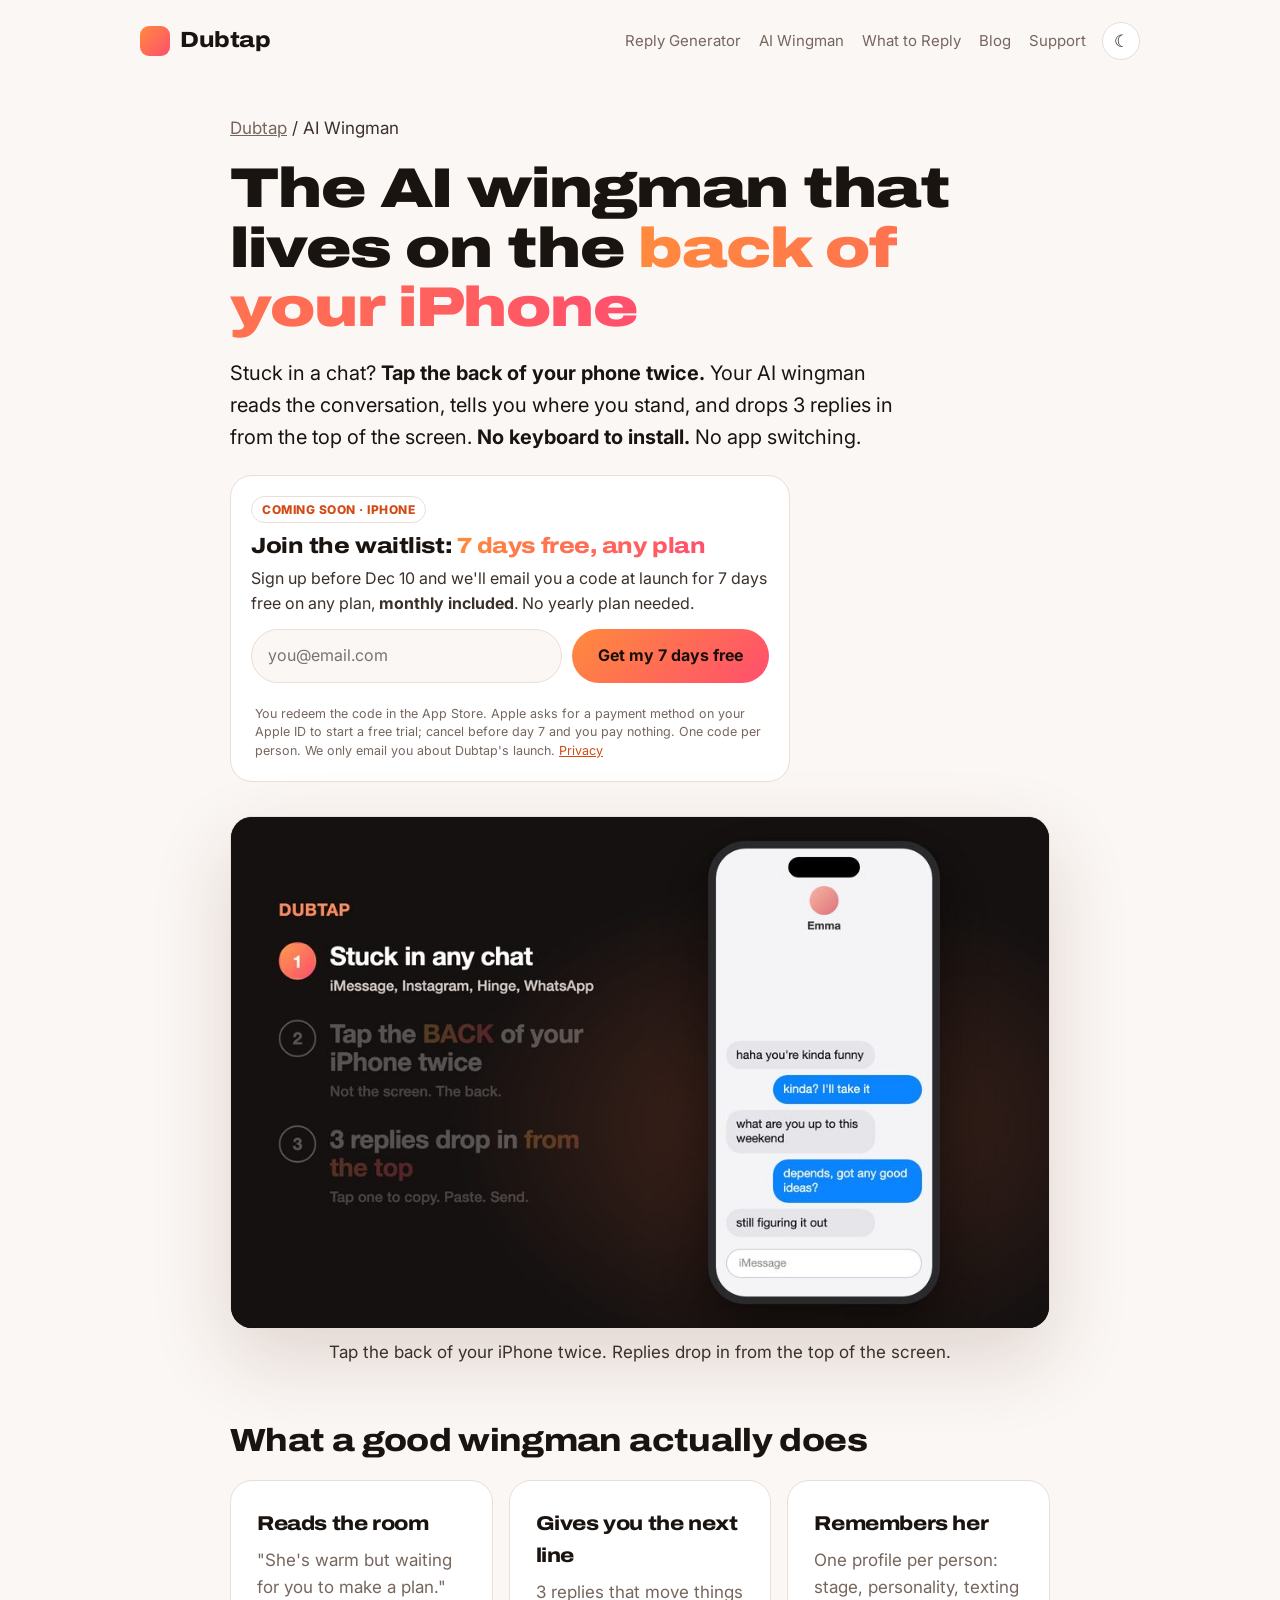
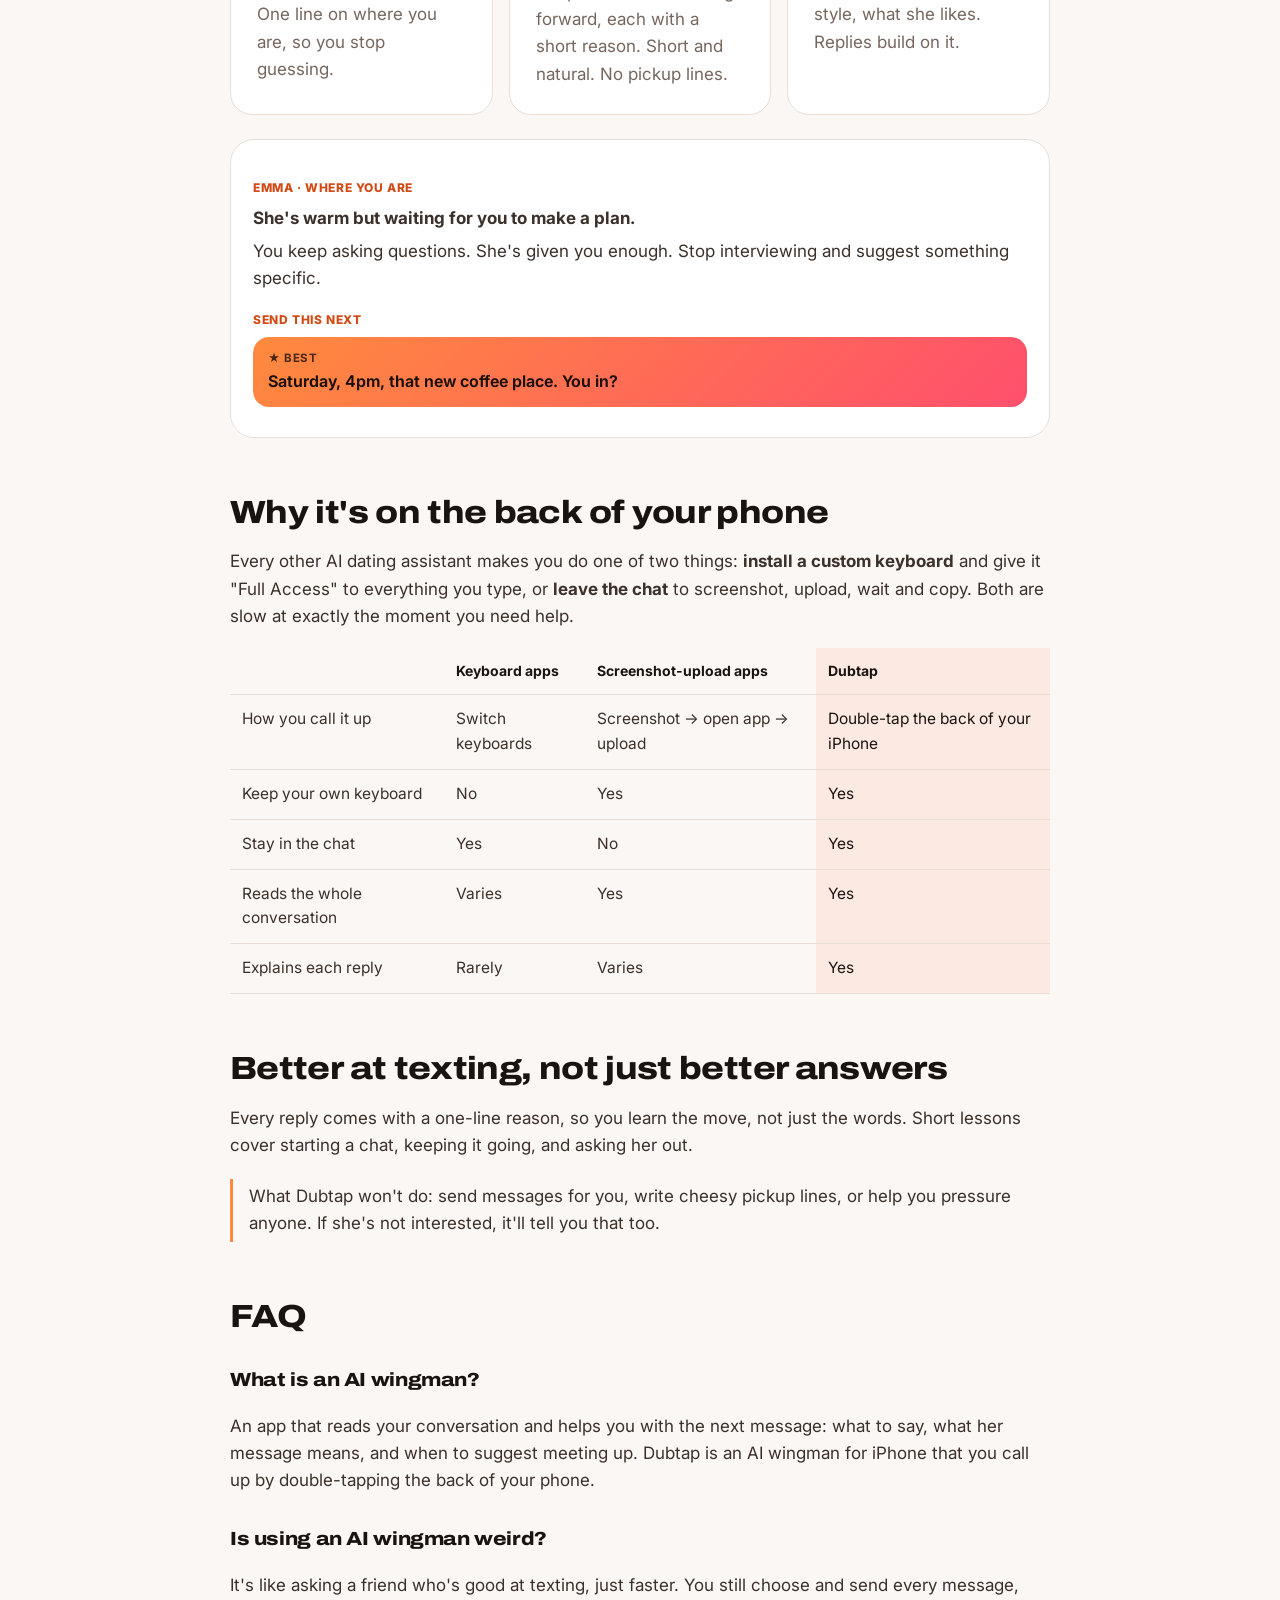
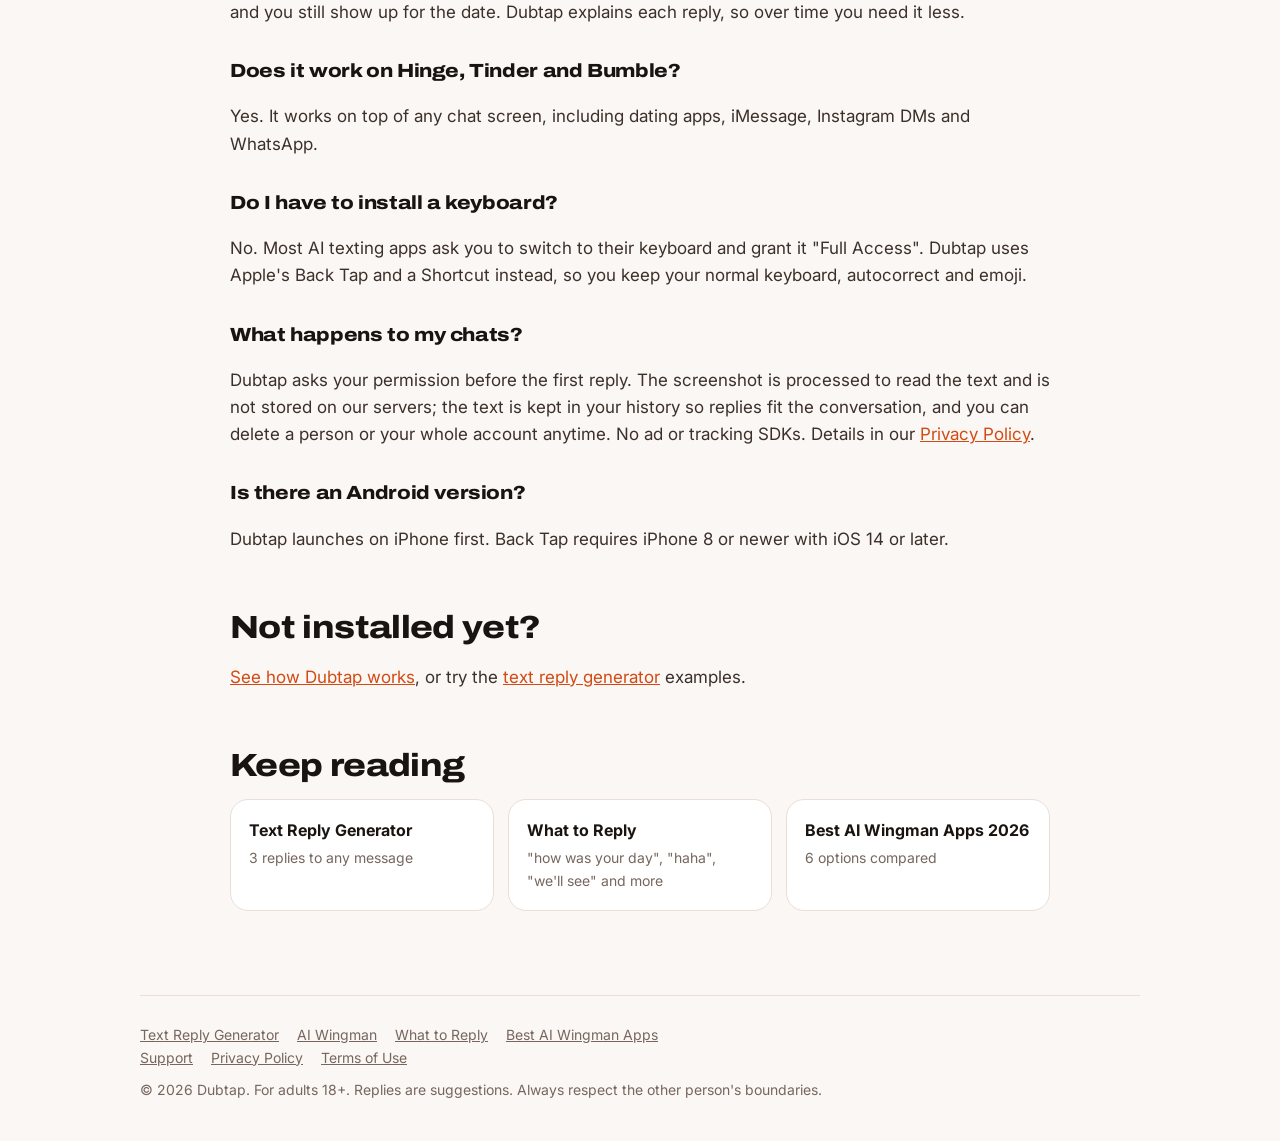
==== commit 549ef129: "Homepage redesign: one type system (Archivo + Inter), straight phone with real UI and tap demo, secr" ====
--- a/ai-wingman/index.html
+++ b/ai-wingman/index.html
@@ -3,6 +3,9 @@
 <head>
 <meta charset="utf-8">
 <meta name="viewport" content="width=device-width,initial-scale=1">
+<!-- Google tag (gtag.js) -->
+<script async src="https://www.googletagmanager.com/gtag/js?id=G-SCX7QS1SBQ"></script>
+<script>window.dataLayer = window.dataLayer || []; function gtag(){dataLayer.push(arguments);} gtag('js', new Date()); gtag('config', 'G-SCX7QS1SBQ');</script>
 <title>AI Wingman for Texting, No Keyboard Needed | Dubtap</title>
 <meta name="description" content="Dubtap is an AI wingman and dating assistant for iPhone. Double-tap the back of your phone in any chat to see where you stand and get 3 replies. No keyboard to install.">
 <link rel="canonical" href="https://dubtap.app/ai-wingman/">
@@ -19,6 +22,7 @@
 <link rel="icon" href="/favicon-32.png" sizes="32x32" type="image/png">
 <link rel="apple-touch-icon" href="/apple-touch-icon.png">
 <script>try{var t=localStorage.getItem("theme");if(t=="light"||t=="dark")document.documentElement.setAttribute("data-theme",t)}catch(e){}</script>
+<link rel="preconnect" href="https://fonts.googleapis.com"><link rel="preconnect" href="https://fonts.gstatic.com" crossorigin><link href="https://fonts.googleapis.com/css2?family=Archivo:wdth,wght@100..125,500..900&family=Inter:wght@400;500;600;700&display=swap" rel="stylesheet">
 <link rel="stylesheet" href="/assets/site.css">
 <script type="application/ld+json">{"@context": "https://schema.org", "@type": "FAQPage", "mainEntity": [{"@type": "Question", "name": "What is an AI wingman?", "acceptedAnswer": {"@type": "Answer", "text": "An app that reads your conversation and helps you with the next message: what to say, what her message means, and when to suggest meeting up. Dubtap is an AI wingman for iPhone that you call up by double-tapping the back of your phone."}}, {"@type": "Question", "name": "Is using an AI wingman weird?", "acceptedAnswer": {"@type": "Answer", "text": "It's like asking a friend who's good at texting, just faster. You still choose and send every message, and you still show up for the date. Dubtap explains each reply, so over time you need it less."}}, {"@type": "Question", "name": "Does it work on Hinge, Tinder and Bumble?", "acceptedAnswer": {"@type": "Answer", "text": "Yes. It works on top of any chat screen, including dating apps, iMessage, Instagram DMs and WhatsApp."}}, {"@type": "Question", "name": "Do I have to install a keyboard?", "acceptedAnswer": {"@type": "Answer", "text": "No. Most AI texting apps ask you to switch to their keyboard and grant it \"Full Access\". Dubtap uses Apple's Back Tap and a Shortcut instead, so you keep your normal keyboard, autocorrect and emoji."}}, {"@type": "Question", "name": "What happens to my chats?", "acceptedAnswer": {"@type": "Answer", "text": "Dubtap asks your permission before the first reply. The screenshot is processed to read the text and is not stored on our servers; the text is kept in your history so replies fit the conversation, and you can delete a person or your whole account anytime. No ad or tracking SDKs. Details in our Privacy Policy."}}, {"@type": "Question", "name": "Is there an Android version?", "acceptedAnswer": {"@type": "Answer", "text": "Dubtap launches on iPhone first. Back Tap requires iPhone 8 or newer with iOS 14 or later."}}]}</script>
 <script type="application/ld+json">{"@context": "https://schema.org", "@type": "BreadcrumbList", "itemListElement": [{"@type": "ListItem", "position": 1, "name": "Dubtap", "item": "https://dubtap.app/"}, {"@type": "ListItem", "position": 2, "name": "AI Wingman", "item": "https://dubtap.app/ai-wingman/"}]}</script>
@@ -87,5 +91,6 @@
   <div style="margin-top:10px">© 2026 Dubtap. For adults 18+. Replies are suggestions. Always respect the other person's boundaries.</div>
 </footer>
 </div>
+
 </body>
 </html>
--- a/assets/site.css
+++ b/assets/site.css
@@ -118,3 +118,73 @@
 .card p{color:var(--sub)}
 .gifbox video{display:block;width:100%;height:auto;background:#141110}
 .phone img{height:auto}
+
+/* ---- one type system (2026-11-23): Archivo display + Inter text, both themes ---- */
+body{font-family:Inter,-apple-system,BlinkMacSystemFont,"Segoe UI",Roboto,Helvetica,Arial,sans-serif}
+.brand,.page h1,.page h2,.page h3,.doc h1,.doc h2,.hero h1,.split h2,.wl-head h3,.h-title,.h-h2{font-family:Archivo,Inter,sans-serif;font-stretch:115%;font-weight:800;letter-spacing:-.02em}
+.page h1,.h-title{font-stretch:125%;font-weight:900}
+
+/* ---- homepage ---- */
+.home{display:block}
+.h-hero{display:grid;grid-template-columns:minmax(0,1fr) minmax(0,1fr);gap:clamp(24px,4vw,64px);align-items:center;padding:clamp(20px,4vw,56px) 0 clamp(60px,8vw,110px)}
+.h-title{font-size:clamp(64px,9.5vw,150px);line-height:.92;margin:0 0 24px}
+.h-hero .lede{font-size:clamp(18px,1.5vw,21px);color:var(--body);max-width:540px;margin:0 0 18px;line-height:1.55}
+.h-hero .lede strong{color:var(--ink)}
+.h-offer{color:var(--sub);font-size:15px;margin:0 0 4px}
+.h-offer strong{color:var(--ink)}
+.h-hero .wl-box{background:transparent;border:0;padding:0;margin-top:14px}
+.h-demo{position:relative;display:grid;justify-items:center}
+.h-phone{width:min(370px,74vw,calc((100svh - 300px) * .46));aspect-ratio:660/1434;border-radius:54px;background:#17110e;padding:11px;box-shadow:0 0 0 1px var(--line),0 40px 90px var(--shadow)}
+.h-phone.knock{animation:hknock .4s ease}
+@keyframes hknock{0%,100%{transform:translateY(0)}25%{transform:translateY(-3px)}50%{transform:translateY(0)}75%{transform:translateY(-3px)}}
+.h-screen{position:relative;height:100%;border-radius:44px;overflow:hidden;background:#fff}
+.h-screen img{display:block;width:100%;height:auto}
+.h-card{position:absolute;left:0;top:5.2%;transform:translateY(-120%);transition:transform .6s cubic-bezier(.2,.9,.3,1.05);filter:drop-shadow(0 12px 18px rgba(0,0,0,.18))}
+.h-card.on{transform:translateY(0)}
+.h-strip{display:flex;align-items:center;gap:14px;margin-top:22px;padding:8px 8px 8px 8px;border-radius:22px;background:var(--card);border:1px solid var(--line);max-width:440px}
+.h-strip img{flex:0 0 64px;width:64px;height:64px;border-radius:14px;object-fit:cover}
+.h-strip p{margin:0;font-size:15px;line-height:1.35;color:var(--sub)}
+.h-strip p strong{color:var(--ink)}
+.h-strip button{flex:0 0 auto;font:700 16px Inter,sans-serif;min-height:46px;padding:0 22px;border-radius:999px;border:2px solid var(--ink);background:transparent;color:var(--ink);cursor:pointer}
+.h-strip button:hover{background:var(--ink);color:var(--bg)}
+
+.h-h2{font-size:clamp(32px,3.6vw,52px);line-height:1;margin:0 0 16px}
+.h-sub{color:var(--body);font-size:18px;max-width:560px;margin:0}
+.h-why{display:grid;grid-template-columns:minmax(0,.8fr) minmax(0,1.2fr);gap:clamp(30px,5vw,80px);align-items:center;padding:clamp(60px,8vw,110px) 0;border-top:1px solid var(--line)}
+.h-why-art img{display:block;width:100%;height:auto;border-radius:32px}
+.h-ways{list-style:none;padding:0;margin:30px 0 0}
+.h-ways li{display:grid;grid-template-columns:130px 1fr;gap:4px 20px;padding:18px 0;border-top:1px solid var(--line)}
+.h-ways span{grid-row:span 2;font-size:14px;color:var(--sub);padding-top:6px}
+.h-ways b{font:900 clamp(24px,2.6vw,36px)/1.05 Archivo,sans-serif;font-stretch:118%;color:var(--ink)}
+.h-ways em{font-style:normal;color:var(--sub);font-size:15px}
+.h-ways .old b{text-decoration:line-through;text-decoration-color:var(--a2);text-decoration-thickness:3px;color:var(--sub)}
+.h-ways .new b{background:linear-gradient(90deg,var(--a1),var(--a2));-webkit-background-clip:text;background-clip:text;color:transparent}
+
+.h-feat{padding:clamp(40px,6vw,80px) 0;border-top:1px solid var(--line)}
+.h-row{display:grid;grid-template-columns:minmax(0,1fr) minmax(0,1fr);gap:clamp(30px,5vw,80px);align-items:center;padding:clamp(30px,4vw,56px) 0}
+.h-row.flip>.h-shot{order:2}
+.h-shot{border-radius:30px;overflow:hidden;background:#0f0c0b;box-shadow:0 30px 70px var(--shadow)}
+.h-shot img{display:block;width:100%;height:auto}
+.h-shot.tall{max-width:420px;justify-self:center;max-height:540px}
+.h-link{margin-top:14px!important}
+.h-link a{font-weight:600}
+
+.h-end{display:grid;grid-template-columns:minmax(0,1.3fr) minmax(0,.7fr);gap:clamp(30px,5vw,70px);align-items:center;padding:clamp(60px,8vw,110px) 0;border-top:1px solid var(--line)}
+.h-end-title{font-size:clamp(46px,6.4vw,96px)}
+.h-end-art{display:block;width:100%;height:auto;border-radius:32px;box-shadow:0 30px 70px var(--shadow)}
+.home .guides{padding:10px 0 60px}
+
+@media (max-width:860px){
+  .h-hero,.h-why,.h-row,.h-end{grid-template-columns:1fr}
+  .h-demo{order:-1;margin-bottom:10px}
+  .h-phone{width:min(260px,64vw);border-radius:44px;padding:9px}.h-screen{border-radius:36px}
+  .h-phone{width:min(260px,64vw)}
+  .h-end-title{font-size:46px}
+  .h-title{font-size:64px}
+  .h-row.flip>.h-shot{order:0}
+  .h-why-art{max-width:320px}
+  .h-end-art{max-width:260px}
+  .h-ways li{grid-template-columns:1fr}
+  .h-ways span{grid-row:auto;padding:0}
+}
+@media (prefers-reduced-motion:reduce){.h-card{transition:none}.h-phone.knock{animation:none}}
